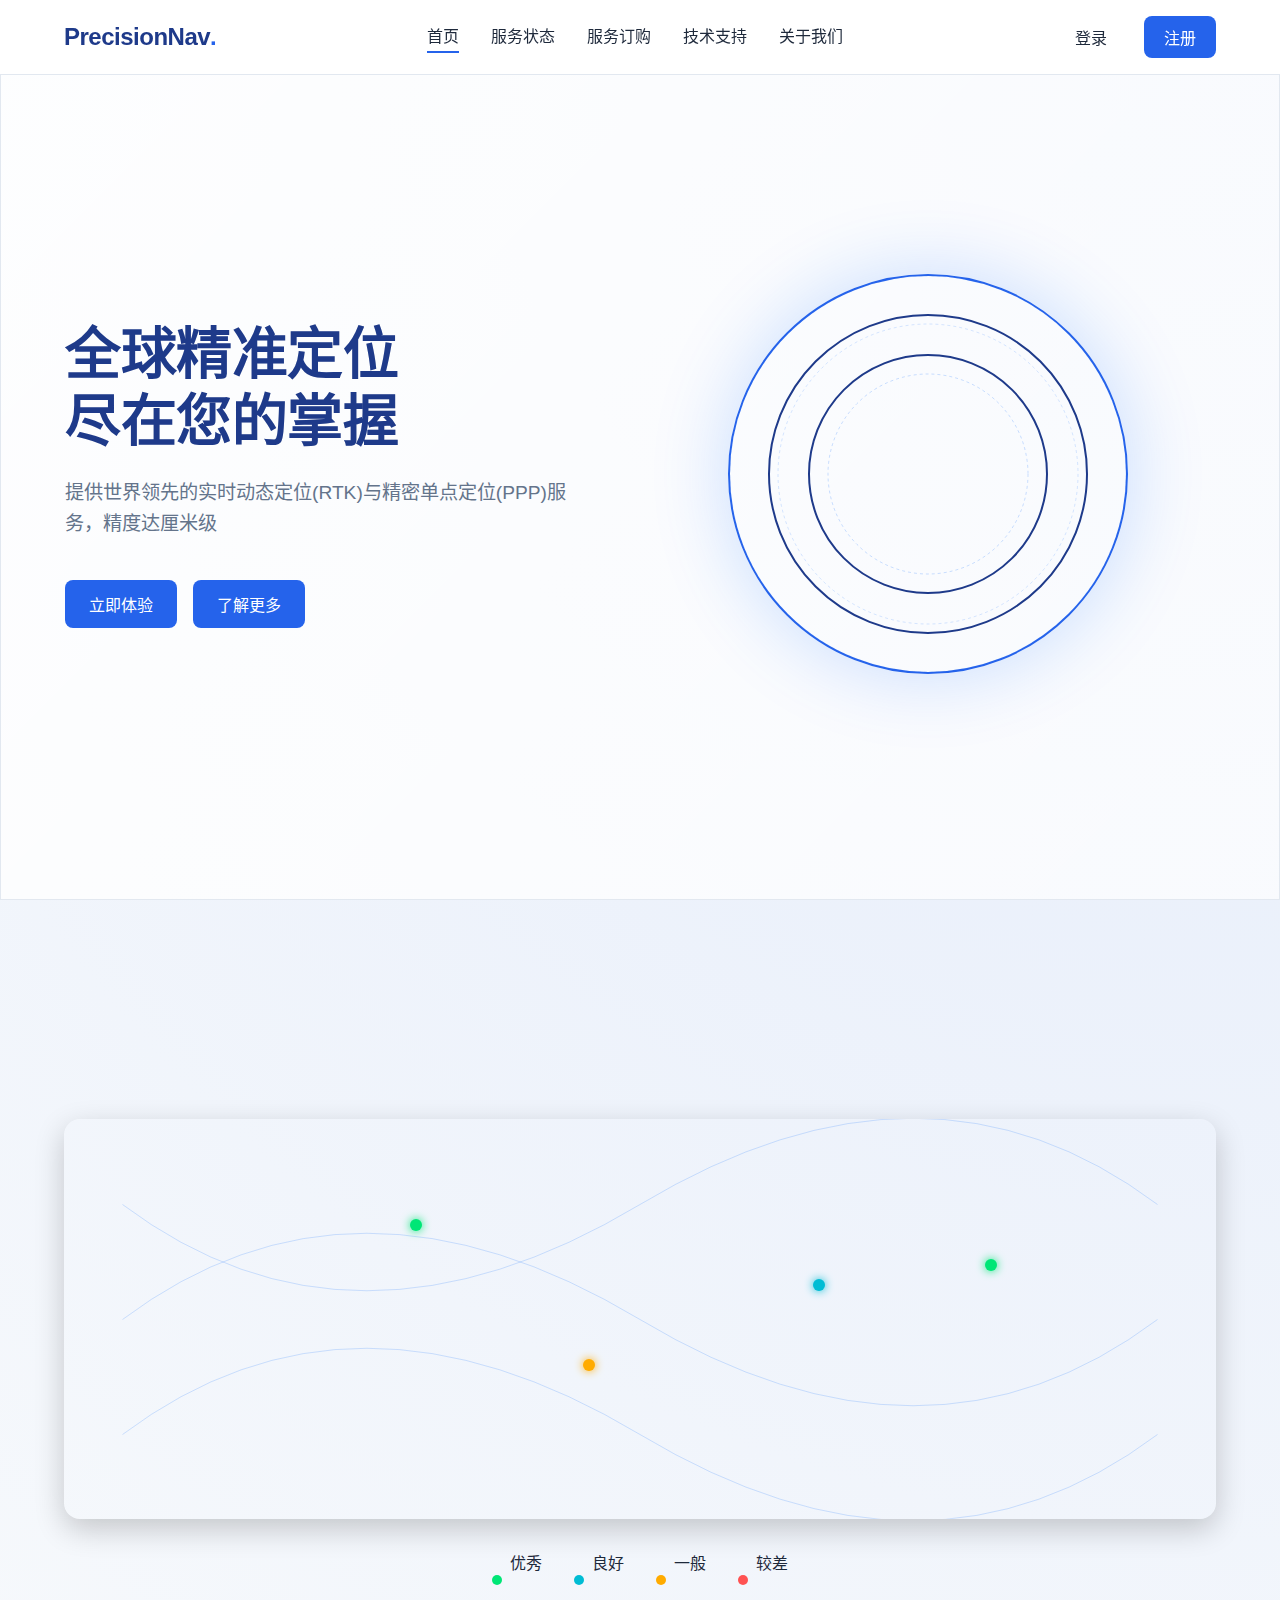
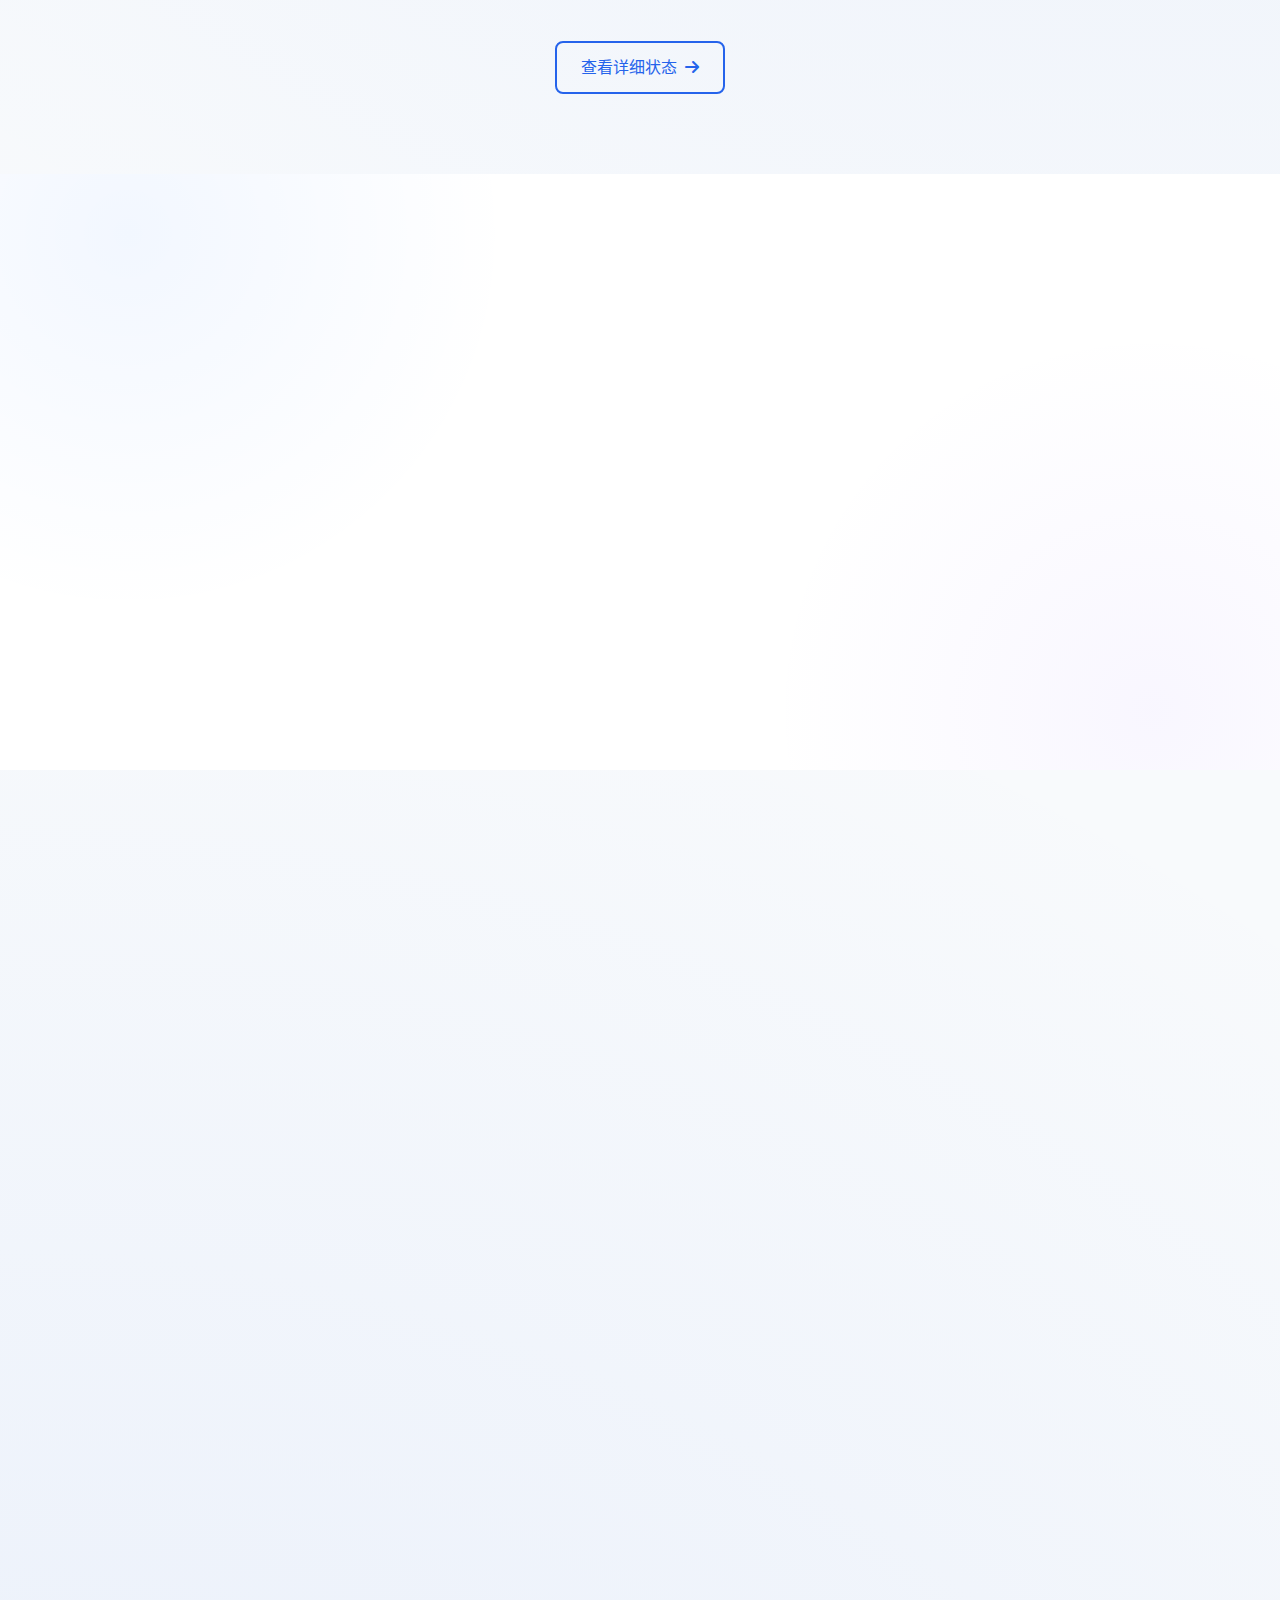
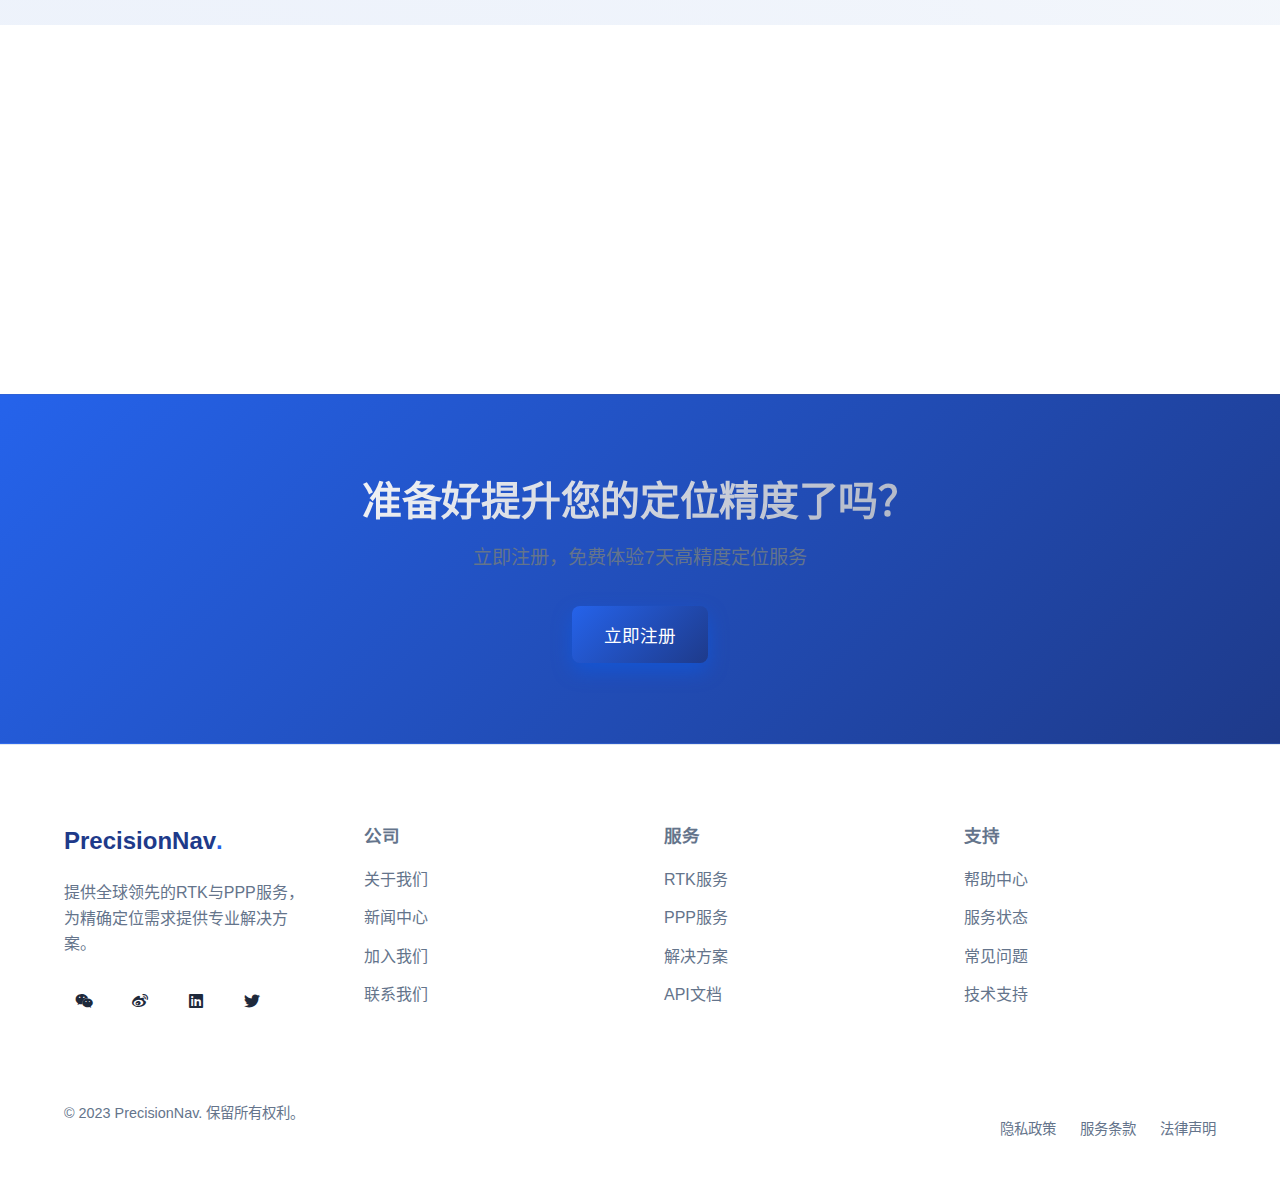
==== index.html @ 458abd50 "修改暗色调" ====
<!DOCTYPE html>
<html lang="zh-CN">
<head>
    <meta charset="UTF-8">
    <meta name="viewport" content="width=device-width, initial-scale=1.0">
    <title>精准定位 - 全球网络RTK与PPP服务平台</title>
    <link rel="stylesheet" href="styles.css">
    <link rel="stylesheet" href="https://cdnjs.cloudflare.com/ajax/libs/font-awesome/6.0.0-beta3/css/all.min.css">
</head>
<body>
    <!-- 导航栏 -->
    <header>
        <nav class="main-nav">
            <div class="logo">
                <h1>PrecisionNav<span class="highlight">.</span></h1>
            </div>
            <ul class="nav-links">
                <li><a href="#" class="active">首页</a></li>
                <li><a href="#">服务状态</a></li>
                <li><a href="#">服务订购</a></li>
                <li><a href="#">技术支持</a></li>
                <li><a href="#">关于我们</a></li>
            </ul>
            <div class="auth-buttons">
                <button class="btn btn-login">登录</button>
                <button class="btn btn-signup">注册</button>
            </div>
            <div class="menu-toggle">
                <i class="fas fa-bars"></i>
            </div>
        </nav>
    </header>

    <!-- 英雄区域 -->
    <section class="hero">
        <div class="hero-content">
            <h1>全球精准定位<br>尽在您的掌握</h1>
            <p>提供世界领先的实时动态定位(RTK)与精密单点定位(PPP)服务，精度达厘米级</p>
            <div class="hero-buttons">
                <button class="btn btn-primary">立即体验</button>
                <button class="btn btn-secondary">了解更多</button>
            </div>
        </div>
        <div class="hero-image">
            <div class="globe-container">
                <div class="globe-animation"></div>
                <div class="pulse-circles">
                    <span></span>
                    <span></span>
                    <span></span>
                </div>
            </div>
        </div>
    </section>

    <!-- 服务状态预览 -->
    <section class="status-preview">
        <div class="section-header">
            <h2>全球服务实时状态</h2>
            <p>查看我们的服务在全球各地区的运行状况</p>
        </div>
        <div class="status-map">
            <div class="map-container">
                <!-- 这里将通过CSS背景或JavaScript库显示全球地图 -->
                <div class="status-indicators">
                    <div class="status-point" style="top: 25%; left: 30%;" data-status="excellent"></div>
                    <div class="status-point" style="top: 40%; left: 65%;" data-status="good"></div>
                    <div class="status-point" style="top: 60%; left: 45%;" data-status="average"></div>
                    <div class="status-point" style="top: 35%; left: 80%;" data-status="excellent"></div>
                </div>
            </div>
            <div class="status-legend">
                <div class="legend-item">
                    <span class="status-dot excellent"></span>
                    <p>优秀</p>
                </div>
                <div class="legend-item">
                    <span class="status-dot good"></span>
                    <p>良好</p>
                </div>
                <div class="legend-item">
                    <span class="status-dot average"></span>
                    <p>一般</p>
                </div>
                <div class="legend-item">
                    <span class="status-dot poor"></span>
                    <p>较差</p>
                </div>
            </div>
        </div>
        <a href="#" class="btn btn-outline">查看详细状态 <i class="fas fa-arrow-right"></i></a>
    </section>

    <!-- 服务特点 -->
    <section class="features">
        <div class="section-header">
            <h2>我们的服务优势</h2>
            <p>提供行业领先的定位解决方案</p>
        </div>
        <div class="feature-cards">
            <div class="feature-card">
                <div class="feature-icon">
                    <i class="fas fa-map-marker-alt"></i>
                </div>
                <h3>厘米级精度</h3>
                <p>我们的RTK服务提供厘米级定位精度，满足最严格的精确定位需求</p>
            </div>
            <div class="feature-card">
                <div class="feature-icon">
                    <i class="fas fa-globe"></i>
                </div>
                <h3>全球覆盖</h3>
                <p>全球网络覆盖，无论您在世界哪个角落，都能获得高精度定位服务</p>
            </div>
            <div class="feature-card">
                <div class="feature-icon">
                    <i class="fas fa-bolt"></i>
                </div>
                <h3>实时校正</h3>
                <p>毫秒级数据传输，确保您获得实时的精确定位信息</p>
            </div>
            <div class="feature-card">
                <div class="feature-icon">
                    <i class="fas fa-shield-alt"></i>
                </div>
                <h3>可靠性保障</h3>
                <p>99.9%的服务可用性，多重备份系统确保服务高度稳定</p>
            </div>
        </div>
    </section>

    <!-- 服务方案 -->
    <section class="pricing">
        <div class="section-header">
            <h2>定制服务方案</h2>
            <p>为不同需求提供灵活的服务选择</p>
        </div>
        <div class="pricing-cards">
            <div class="pricing-card">
                <div class="pricing-header">
                    <h3>基础版</h3>
                    <p class="price">¥999<span>/月</span></p>
                </div>
                <ul class="pricing-features">
                    <li><i class="fas fa-check"></i> RTK服务基本访问</li>
                    <li><i class="fas fa-check"></i> 米级PPP精度</li>
                    <li><i class="fas fa-check"></i> 5个设备授权</li>
                    <li><i class="fas fa-check"></i> 标准技术支持</li>
                    <li class="disabled"><i class="fas fa-times"></i> 专家咨询服务</li>
                </ul>
                <button class="btn btn-outline-primary">选择方案</button>
            </div>
            <div class="pricing-card featured">
                <div class="popular-tag">推荐</div>
                <div class="pricing-header">
                    <h3>专业版</h3>
                    <p class="price">¥2999<span>/月</span></p>
                </div>
                <ul class="pricing-features">
                    <li><i class="fas fa-check"></i> 完整RTK服务访问</li>
                    <li><i class="fas fa-check"></i> 厘米级PPP精度</li>
                    <li><i class="fas fa-check"></i> 20个设备授权</li>
                    <li><i class="fas fa-check"></i> 优先技术支持</li>
                    <li><i class="fas fa-check"></i> 月度专家咨询</li>
                </ul>
                <button class="btn btn-primary">选择方案</button>
            </div>
            <div class="pricing-card">
                <div class="pricing-header">
                    <h3>企业版</h3>
                    <p class="price">定制<span>方案</span></p>
                </div>
                <ul class="pricing-features">
                    <li><i class="fas fa-check"></i> 企业级API访问</li>
                    <li><i class="fas fa-check"></i> 毫米级PPP精度</li>
                    <li><i class="fas fa-check"></i> 无限设备授权</li>
                    <li><i class="fas fa-check"></i> 24/7专属支持</li>
                    <li><i class="fas fa-check"></i> 定制开发服务</li>
                </ul>
                <button class="btn btn-outline-primary">联系我们</button>
            </div>
        </div>
    </section>

    <!-- 客户案例 -->
    <section class="clients">
        <div class="section-header">
            <h2>值得信赖的合作伙伴</h2>
            <p>全球领先企业的共同选择</p>
        </div>
        <div class="client-logos">
            <div class="client-logo"></div>
            <div class="client-logo"></div>
            <div class="client-logo"></div>
            <div class="client-logo"></div>
            <div class="client-logo"></div>
            <div class="client-logo"></div>
        </div>
    </section>

    <!-- 注册预约 -->
    <section class="cta">
        <div class="cta-content">
            <h2>准备好提升您的定位精度了吗？</h2>
            <p>立即注册，免费体验7天高精度定位服务</p>
            <button class="btn btn-cta">立即注册</button>
        </div>
    </section>

    <!-- 页脚 -->
    <footer>
        <div class="footer-container">
            <div class="footer-column">
                <h3>PrecisionNav<span class="highlight">.</span></h3>
                <p>提供全球领先的RTK与PPP服务，为精确定位需求提供专业解决方案。</p>
                <div class="social-links">
                    <a href="#"><i class="fab fa-weixin"></i></a>
                    <a href="#"><i class="fab fa-weibo"></i></a>
                    <a href="#"><i class="fab fa-linkedin"></i></a>
                    <a href="#"><i class="fab fa-twitter"></i></a>
                </div>
            </div>
            <div class="footer-column">
                <h4>公司</h4>
                <ul>
                    <li><a href="#">关于我们</a></li>
                    <li><a href="#">新闻中心</a></li>
                    <li><a href="#">加入我们</a></li>
                    <li><a href="#">联系我们</a></li>
                </ul>
            </div>
            <div class="footer-column">
                <h4>服务</h4>
                <ul>
                    <li><a href="#">RTK服务</a></li>
                    <li><a href="#">PPP服务</a></li>
                    <li><a href="#">解决方案</a></li>
                    <li><a href="#">API文档</a></li>
                </ul>
            </div>
            <div class="footer-column">
                <h4>支持</h4>
                <ul>
                    <li><a href="#">帮助中心</a></li>
                    <li><a href="#">服务状态</a></li>
                    <li><a href="#">常见问题</a></li>
                    <li><a href="#">技术支持</a></li>
                </ul>
            </div>
        </div>
        <div class="footer-bottom">
            <p>&copy; 2023 PrecisionNav. 保留所有权利。</p>
            <div class="footer-links">
                <a href="#">隐私政策</a>
                <a href="#">服务条款</a>
                <a href="#">法律声明</a>
            </div>
        </div>
    </footer>

    <script src="script.js"></script>
</body>
</html>
---- styles.css ----
/* 全局重置和基础样式 */
* {
    margin: 0;
    padding: 0;
    box-sizing: border-box;
    font-family: 'Roboto', 'SF Pro Text', 'SF Pro Icons', 'PingFang SC', 'Helvetica Neue', 'Helvetica', 'Arial', sans-serif;
}

:root {
    /* 主要颜色方案 - 科技蓝色系 */
    --primary-color: #2563eb;      /* 主色调 - 明亮的蓝色 */
    --primary-light: #60a5fa;      /* 浅蓝色 */
    --primary-dark: #1e3a8a;       /* 深蓝色 */
    
    /* 背景与文本颜色 - 明亮主题 */
    --bg-primary: #f8fafc;         /* 主背景色 - 浅灰蓝 */
    --bg-secondary: #ffffff;       /* 次要背景色 - 纯白 */
    --text-primary: #1e293b;       /* 主要文本 - 深灰蓝 */
    --text-secondary: #64748b;     /* 次要文本 - 中灰 */
    
    /* 状态指示颜色 */
    --status-success: #22c55e;     /* 成功状态 */
    --status-warning: #f59e0b;     /* 警告状态 */
    --status-error: #ef4444;       /* 错误状态 */
    
    /* 边框和阴影 */
    --border-color: #e2e8f0;       /* 边框颜色 */
    --shadow-sm: 0 1px 2px rgba(0, 0, 0, 0.05);
    --shadow-md: 0 4px 6px -1px rgba(0, 0, 0, 0.1);
    --shadow-lg: 0 10px 15px -3px rgba(0, 0, 0, 0.1);
    
    /* 间距 */
    --spacing-xs: 0.5rem;
    --spacing-sm: 1rem;
    --spacing-md: 2rem;
    --spacing-lg: 4rem;
    
    /* 圆角 */
    --radius-sm: 0.375rem;
    --radius-md: 0.5rem;
    --radius-lg: 1rem;

    /* 字体 */
    --font-main: 'PingFang SC', 'Helvetica Neue', Arial, sans-serif;
    --font-heading: 'PingFang SC', 'Helvetica Neue', Arial, sans-serif;
    
    /* 状态指示颜色 */
    --color-excellent: #00e676;
    --color-good: #00bcd4;
    --color-average: #ffab00;
    --color-poor: #ff5252;

    /* 边框 */
    --border-radius-sm: 4px;
    --border-radius-md: 8px;
    --border-radius-lg: 16px;
    --border-radius-xl: 24px;
}

html {
    font-size: 16px;
    scroll-behavior: smooth;
}

body {
    font-family: var(--font-main);
    background: var(--bg-primary);
    color: var(--text-primary);
    line-height: 1.6;
    overflow-x: hidden;
    background-image: 
        radial-gradient(circle at 100% 0%, rgba(37, 99, 235, 0.1) 0%, transparent 50%),
        radial-gradient(circle at 0% 100%, rgba(37, 99, 235, 0.1) 0%, transparent 50%);
    min-height: 100vh;
}

h1, h2, h3, h4, h5, h6 {
    font-family: var(--font-heading);
    font-weight: 600;
    line-height: 1.3;
    margin-bottom: var(--spacing-md);
}

h1 {
    font-size: 3rem;
    letter-spacing: -0.5px;
}

h2 {
    font-size: 2.25rem;
    letter-spacing: -0.3px;
}

h3 {
    font-size: 1.5rem;
}

h4 {
    font-size: 1.25rem;
}

p {
    margin-bottom: var(--spacing-md);
}

a {
    color: var(--primary-color);
    text-decoration: none;
    transition: color 0.3s ease;
}

a:hover {
    color: var(--primary-dark);
}

img {
    max-width: 100%;
    height: auto;
}

ul {
    list-style: none;
}

/* 按钮样式 */
.btn {
    display: inline-flex;
    align-items: center;
    justify-content: center;
    padding: 0.75rem 1.5rem;
    border-radius: var(--radius-md);
    font-weight: 500;
    cursor: pointer;
    transition: all 0.3s ease;
    font-size: 1rem;
    border: none;
    outline: none;
    background: var(--primary-color);
    color: white;
}

.btn:hover {
    background: var(--primary-dark);
    transform: translateY(-2px);
}

.btn i {
    margin-left: 0.5rem;
}

.btn-outline {
    background: transparent;
    border: 2px solid var(--primary-color);
    color: var(--primary-color);
}

.btn-outline:hover {
    background: var(--primary-color);
    color: white;
}

.btn-outline-primary {
    background: transparent;
    color: var(--primary-color);
    border: 1px solid var(--primary-color);
}

.btn-outline-primary:hover {
    background: var(--primary-color);
    color: white;
}

.btn-cta {
    background: linear-gradient(135deg, var(--primary-color), var(--primary-dark));
    color: white;
    padding: 1rem 2rem;
    font-size: 1.1rem;
    box-shadow: 0 8px 20px rgba(0, 98, 255, 0.4);
}

.btn-cta:hover {
    box-shadow: 0 12px 28px rgba(0, 98, 255, 0.5);
    transform: translateY(-3px);
}

.btn-login {
    background: transparent;
    color: var(--text-primary);
    border: 1px solid rgba(255, 255, 255, 0.2);
    padding: 0.5rem 1.25rem;
}

.btn-login:hover {
    background: rgba(255, 255, 255, 0.1);
}

.btn-signup {
    background: var(--primary-color);
    color: white;
    padding: 0.5rem 1.25rem;
}

.btn-signup:hover {
    background: var(--primary-dark);
}

/* 导航样式 */
header {
    position: fixed;
    top: 0;
    left: 0;
    width: 100%;
    z-index: 1000;
    backdrop-filter: blur(10px);
    -webkit-backdrop-filter: blur(10px);
    background: rgba(255, 255, 255, 0.95);
    border-bottom: 1px solid var(--border-color);
}

.main-nav {
    display: flex;
    justify-content: space-between;
    align-items: center;
    padding: 1rem 5%;
    max-width: 1400px;
    margin: 0 auto;
}

.logo h1 {
    font-size: 1.5rem;
    margin: 0;
    letter-spacing: -0.5px;
    color: var(--primary-dark);
}

.highlight {
    color: var(--primary-color);
}

.nav-links {
    display: flex;
    gap: 2rem;
}

.nav-links a {
    color: var(--text-primary);
    position: relative;
    padding: 0.5rem 0;
}

.nav-links a::after {
    content: '';
    position: absolute;
    bottom: 0;
    left: 0;
    width: 0;
    height: 2px;
    background: var(--primary-color);
    transition: width 0.3s ease;
}

.nav-links a:hover::after,
.nav-links a.active::after {
    width: 100%;
}

.auth-buttons {
    display: flex;
    gap: 1rem;
}

.menu-toggle {
    display: none;
    font-size: 1.5rem;
    cursor: pointer;
}

/* 英雄区域样式 */
.hero {
    display: flex;
    align-items: center;
    min-height: 100vh;
    padding: 8rem 5% 5rem;
    position: relative;
    max-width: 1400px;
    margin: 0 auto;
    background: linear-gradient(135deg, rgba(255, 255, 255, 0.9), rgba(255, 255, 255, 0.7));
    border: 1px solid var(--border-color);
}

.hero-content {
    flex: 1;
    max-width: 600px;
}

.hero-content h1 {
    font-size: 3.5rem;
    margin-bottom: 1.5rem;
    line-height: 1.2;
    background: linear-gradient(135deg, #ffffff, #a1a9bc);
    -webkit-background-clip: text;
    background-clip: text;
    color: var(--primary-dark);
}

.hero-content p {
    font-size: 1.2rem;
    color: var(--text-secondary);
    margin-bottom: 2.5rem;
    max-width: 90%;
}

.hero-buttons {
    display: flex;
    gap: 1rem;
}

.hero-image {
    flex: 1;
    display: flex;
    justify-content: center;
    align-items: center;
}

.globe-container {
    position: relative;
    width: 400px;
    height: 400px;
}

.globe-animation {
    position: absolute;
    width: 100%;
    height: 100%;
    border-radius: 50%;
    background: radial-gradient(circle at center, rgba(0, 98, 255, 0.1) 0%, transparent 70%);
    box-shadow: 0 0 80px rgba(0, 98, 255, 0.2);
    background-image: url('data:image/svg+xml;utf8,<svg xmlns="http://www.w3.org/2000/svg" width="400" height="400" viewBox="0 0 400 400"><circle cx="200" cy="200" r="198" fill="none" stroke="rgba(0,96,255,0.2)" stroke-width="0.5" stroke-dasharray="3,3"/><circle cx="200" cy="200" r="150" fill="none" stroke="rgba(0,96,255,0.3)" stroke-width="0.5" stroke-dasharray="3,3"/><circle cx="200" cy="200" r="100" fill="none" stroke="rgba(0,96,255,0.4)" stroke-width="0.5" stroke-dasharray="3,3"/></svg>');
    animation: globeRotate 60s linear infinite;
}

@keyframes globeRotate {
    0% {
        transform: rotate(0deg);
    }
    100% {
        transform: rotate(360deg);
    }
}

.pulse-circles span {
    position: absolute;
    border-radius: 50%;
    border: 2px solid var(--primary-color);
    animation: pulse 3s linear infinite;
}

.pulse-circles span:nth-child(1) {
    width: 100%;
    height: 100%;
    animation-delay: 0s;
}

.pulse-circles span:nth-child(2) {
    width: 80%;
    height: 80%;
    top: 10%;
    left: 10%;
    animation-delay: 1s;
    border-color: var(--primary-dark);
}

.pulse-circles span:nth-child(3) {
    width: 60%;
    height: 60%;
    top: 20%;
    left: 20%;
    animation-delay: 2s;
    border-color: var(--primary-dark);
}

@keyframes pulse {
    0% {
        transform: scale(0.5);
        opacity: 1;
    }
    100% {
        transform: scale(1.2);
        opacity: 0;
    }
}

/* 服务状态预览 */
.status-preview {
    padding: 5rem 5%;
    text-align: center;
    max-width: 1400px;
    margin: 0 auto;
}

.section-header {
    text-align: center;
    margin-bottom: 3rem;
}

.section-header h2 {
    position: relative;
    display: inline-block;
    margin-bottom: 1rem;
}

.section-header h2::after {
    content: '';
    position: absolute;
    bottom: -10px;
    left: 50%;
    transform: translateX(-50%);
    width: 60px;
    height: 3px;
    background: var(--primary-color);
}

.section-header p {
    color: var(--text-secondary);
    font-size: 1.1rem;
}

.status-map {
    display: flex;
    flex-direction: column;
    gap: 2rem;
    margin-bottom: 2rem;
}

.map-container {
    position: relative;
    height: 400px;
    background-image: url('data:image/svg+xml;utf8,<svg xmlns="http://www.w3.org/2000/svg" width="1000" height="500" viewBox="0 0 1000 500"><path d="M50,250 Q250,100 500,250 T950,250" fill="none" stroke="rgba(0,96,255,0.3)" stroke-width="0.5"/><path d="M50,150 Q250,300 500,150 T950,150" fill="none" stroke="rgba(0,96,255,0.3)" stroke-width="0.5"/><path d="M50,350 Q250,200 500,350 T950,350" fill="none" stroke="rgba(0,96,255,0.3)" stroke-width="0.5"/></svg>');
    background-size: cover;
    background-position: center;
    border-radius: var(--border-radius-lg);
    border: 1px solid rgba(255, 255, 255, 0.05);
    box-shadow: 0 10px 30px rgba(0, 0, 0, 0.2);
    overflow: hidden;
}

.status-point {
    position: absolute;
    width: 12px;
    height: 12px;
    border-radius: 50%;
    cursor: pointer;
    animation: pulse-point 2s infinite;
}

.status-point[data-status="excellent"] {
    background-color: var(--color-excellent);
    box-shadow: 0 0 10px var(--color-excellent);
}

.status-point[data-status="good"] {
    background-color: var(--color-good);
    box-shadow: 0 0 10px var(--color-good);
}

.status-point[data-status="average"] {
    background-color: var(--color-average);
    box-shadow: 0 0 10px var(--color-average);
}

.status-point[data-status="poor"] {
    background-color: var(--color-poor);
    box-shadow: 0 0 10px var(--color-poor);
}

@keyframes pulse-point {
    0% {
        transform: scale(1);
        opacity: 1;
    }
    50% {
        transform: scale(1.3);
        opacity: 0.7;
    }
    100% {
        transform: scale(1);
        opacity: 1;
    }
}

.status-legend {
    display: flex;
    justify-content: center;
    gap: 2rem;
}

.legend-item {
    display: flex;
    align-items: center;
    gap: 0.5rem;
}

.status-dot {
    width: 10px;
    height: 10px;
    border-radius: 50%;
    display: inline-block;
}

.status-dot.excellent {
    background-color: var(--color-excellent);
}

.status-dot.good {
    background-color: var(--color-good);
}

.status-dot.average {
    background-color: var(--color-average);
}

.status-dot.poor {
    background-color: var(--color-poor);
}

/* 服务特点 */
.features {
    padding: 5rem 5%;
    background-color: var(--bg-secondary);
    position: relative;
    overflow: hidden;
}

.features::before {
    content: '';
    position: absolute;
    top: 0;
    left: 0;
    width: 100%;
    height: 100%;
    background-image: 
        radial-gradient(circle at 10% 10%, rgba(0, 98, 255, 0.05) 0%, transparent 30%),
        radial-gradient(circle at 90% 90%, rgba(126, 87, 255, 0.05) 0%, transparent 30%);
    pointer-events: none;
}

.feature-cards {
    display: grid;
    grid-template-columns: repeat(auto-fit, minmax(250px, 1fr));
    gap: 2rem;
    max-width: 1400px;
    margin: 0 auto;
}

.feature-card {
    background: var(--bg-secondary);
    border-radius: var(--border-radius-lg);
    padding: 2rem;
    transition: transform 0.3s ease, box-shadow 0.3s ease;
    border: 1px solid var(--border-color);
    box-shadow: var(--shadow-md);
    text-align: center;
}

.feature-card:hover {
    transform: translateY(-10px);
}

.feature-icon {
    font-size: 2.5rem;
    color: var(--primary-color);
    margin-bottom: 1.5rem;
    height: 60px;
    width: 60px;
    display: flex;
    align-items: center;
    justify-content: center;
    margin: 0 auto 1.5rem;
    background: linear-gradient(135deg, rgba(0, 98, 255, 0.1), rgba(0, 229, 255, 0.1));
    border-radius: 50%;
    box-shadow: 0 5px 15px rgba(0, 98, 255, 0.2);
}

.feature-card h3 {
    margin-bottom: 1rem;
    font-size: 1.25rem;
    color: var(--primary-dark);
}

.feature-card p {
    color: var(--text-secondary);
    font-size: 0.95rem;
}

/* 服务方案 */
.pricing {
    padding: 5rem 5%;
    max-width: 1400px;
    margin: 0 auto;
}

.pricing-cards {
    display: grid;
    grid-template-columns: repeat(auto-fit, minmax(300px, 1fr));
    gap: 2rem;
    margin-top: 1rem;
}

.pricing-card {
    background: var(--bg-secondary);
    border-radius: var(--border-radius-lg);
    padding: 2.5rem 2rem;
    transition: transform 0.3s ease, box-shadow 0.3s ease;
    border: 1px solid var(--border-color);
    position: relative;
    overflow: hidden;
    text-align: center;
    box-shadow: var(--shadow-md);
}

.pricing-card.featured {
    border: 1px solid var(--primary-color);
    background: linear-gradient(135deg, rgba(0, 98, 255, 0.15), rgba(0, 0, 0, 0));
    transform: scale(1.05);
    z-index: 1;
    box-shadow: 0 15px 35px rgba(0, 0, 0, 0.3);
}

.pricing-card:hover {
    transform: translateY(-10px);
}

.pricing-card.featured:hover {
    transform: scale(1.05) translateY(-10px);
}

.popular-tag {
    position: absolute;
    top: 1rem;
    right: -2rem;
    background: var(--primary-color);
    color: white;
    padding: 0.25rem 2rem;
    transform: rotate(45deg);
    font-size: 0.8rem;
    font-weight: bold;
    box-shadow: 0 2px 5px rgba(0, 0, 0, 0.2);
}

.pricing-header {
    margin-bottom: 2rem;
    padding-bottom: 1.5rem;
    border-bottom: 1px solid rgba(255, 255, 255, 0.1);
}

.pricing-header h3 {
    margin-bottom: 1rem;
}

.price {
    font-size: 2.5rem;
    font-weight: 700;
    color: var(--primary-dark);
}

.price span {
    font-size: 1rem;
    color: var(--text-secondary);
    font-weight: normal;
}

.pricing-features {
    text-align: left;
    margin-bottom: 2rem;
}

.pricing-features li {
    margin-bottom: 1rem;
    padding-left: 1.5rem;
    position: relative;
}

.pricing-features li i {
    position: absolute;
    left: 0;
    top: 0.3rem;
}

.pricing-features li i.fa-check {
    color: var(--color-excellent);
}

.pricing-features li i.fa-times {
    color: var(--text-secondary);
}

.pricing-features li.disabled {
    color: var(--text-secondary);
}

/* 客户案例 */
.clients {
    padding: 5rem 5%;
    background-color: var(--bg-secondary);
    text-align: center;
}

.client-logos {
    display: grid;
    grid-template-columns: repeat(auto-fit, minmax(150px, 1fr));
    gap: 2rem;
    max-width: 1200px;
    margin: 0 auto;
    align-items: center;
}

.client-logo {
    height: 70px;
    background: var(--bg-secondary);
    border-radius: var(--border-radius-md);
    border: 1px solid var(--border-color);
    box-shadow: var(--shadow-sm);
    transition: all 0.3s ease;
}

.client-logo:hover {
    background-color: rgba(255, 255, 255, 0.1);
    transform: scale(1.05);
}

/* 注册预约 */
.cta {
    padding: 5rem 5%;
    background: linear-gradient(135deg, var(--primary-color), var(--primary-dark));
    border-top: 1px solid rgba(255, 255, 255, 0.05);
    border-bottom: 1px solid rgba(255, 255, 255, 0.05);
    text-align: center;
}

.cta-content {
    max-width: 800px;
    margin: 0 auto;
}

.cta h2 {
    font-size: 2.5rem;
    margin-bottom: 1rem;
    background: linear-gradient(135deg, #ffffff, #a1a9bc);
    -webkit-background-clip: text;
    background-clip: text;
    color: transparent;
}

.cta p {
    font-size: 1.2rem;
    color: var(--text-secondary);
    margin-bottom: 2rem;
}

/* 页脚 */
footer {
    background: var(--bg-secondary);
    padding: 5rem 5% 2rem;
    border-top: 1px solid var(--border-color);
}

.footer-container {
    display: grid;
    grid-template-columns: repeat(auto-fit, minmax(200px, 1fr));
    gap: 3rem;
    max-width: 1400px;
    margin: 0 auto 3rem;
}

.footer-column h3 {
    font-size: 1.5rem;
    margin-bottom: 1.5rem;
    color: var(--primary-dark);
}

.footer-column h4 {
    font-size: 1.1rem;
    margin-bottom: 1.2rem;
    color: var(--text-secondary);
}

.footer-column p {
    color: var(--text-secondary);
    margin-bottom: 1.5rem;
}

.social-links {
    display: flex;
    gap: 1rem;
}

.social-links a {
    display: flex;
    align-items: center;
    justify-content: center;
    width: 40px;
    height: 40px;
    border-radius: 50%;
    background: rgba(255, 255, 255, 0.05);
    color: var(--text-primary);
    transition: all 0.3s ease;
}

.social-links a:hover {
    background: var(--primary-color);
    transform: translateY(-3px);
}

.footer-column ul li {
    margin-bottom: 0.8rem;
}

.footer-column ul li a {
    color: var(--text-secondary);
    transition: all 0.3s ease;
}

.footer-column ul li a:hover {
    color: var(--primary-color);
    padding-left: 5px;
}

.footer-bottom {
    display: flex;
    justify-content: space-between;
    align-items: center;
    max-width: 1400px;
    margin: 0 auto;
    padding-top: 2rem;
    border-top: 1px solid rgba(255, 255, 255, 0.05);
    color: var(--text-secondary);
    font-size: 0.9rem;
}

.footer-links {
    display: flex;
    gap: 1.5rem;
}

.footer-links a {
    color: var(--text-secondary);
}

.footer-links a:hover {
    color: var(--primary-color);
}

/* 响应式设计 */
@media screen and (max-width: 1200px) {
    h1 {
        font-size: 2.5rem;
    }
    
    h2 {
        font-size: 2rem;
    }
    
    .hero-content h1 {
        font-size: 3rem;
    }
    
    .globe-container {
        width: 350px;
        height: 350px;
    }
}

@media screen and (max-width: 992px) {
    .hero {
        flex-direction: column;
        text-align: center;
        gap: 3rem;
        padding-top: 6rem;
    }
    
    .hero-content {
        max-width: 100%;
    }
    
    .hero-content p {
        max-width: 600px;
        margin: 0 auto 2rem;
    }
    
    .hero-buttons {
        justify-content: center;
    }
    
    .globe-container {
        width: 300px;
        height: 300px;
    }
    
    .pricing-card.featured {
        transform: scale(1);
    }
    
    .pricing-card.featured:hover {
        transform: translateY(-10px);
    }
}

@media screen and (max-width: 768px) {
    .nav-links, .auth-buttons {
        display: none;
    }
    
    .menu-toggle {
        display: block;
    }
    
    .footer-bottom {
        flex-direction: column;
        gap: 1rem;
        text-align: center;
    }
    
    .footer-links {
        justify-content: center;
        flex-wrap: wrap;
    }
    
    .globe-container {
        width: 250px;
        height: 250px;
    }
}

@media screen and (max-width: 576px) {
    h1 {
        font-size: 2rem;
    }
    
    h2 {
        font-size: 1.75rem;
    }
    
    .hero-content h1 {
        font-size: 2.5rem;
    }
    
    .hero-content p {
        font-size: 1rem;
    }
    
    .btn {
        padding: 0.5rem 1rem;
    }
    
    .section-header h2 {
        font-size: 1.75rem;
    }
    
    .globe-container {
        width: 200px;
        height: 200px;
    }
    
    .hero-buttons {
        flex-direction: column;
        gap: 1rem;
    }
    
    .status-legend {
        flex-wrap: wrap;
    }
}

/* 状态指示器样式 */
.status-indicator {
    width: 12px;
    height: 12px;
    border-radius: 50%;
    display: inline-block;
    margin-right: 8px;
}

.status-active {
    background: var(--status-success);
    box-shadow: 0 0 10px var(--status-success);
}

.status-warning {
    background: var(--status-warning);
    box-shadow: 0 0 10px var(--status-warning);
}

.status-error {
    background: var(--status-error);
    box-shadow: 0 0 10px var(--status-error);
}

/* 动画效果 */
@keyframes fadeIn {
    from { opacity: 0; transform: translateY(20px); }
    to { opacity: 1; transform: translateY(0); }
}

.animate-fade-in {
    animation: fadeIn 0.6s ease-out forwards;
}

/* 滚动条样式 */
::-webkit-scrollbar {
    width: 8px;
}

::-webkit-scrollbar-track {
    background: var(--bg-primary);
}

::-webkit-scrollbar-thumb {
    background: var(--primary-light);
    border-radius: 4px;
}

::-webkit-scrollbar-thumb:hover {
    background: var(--primary-color);
}
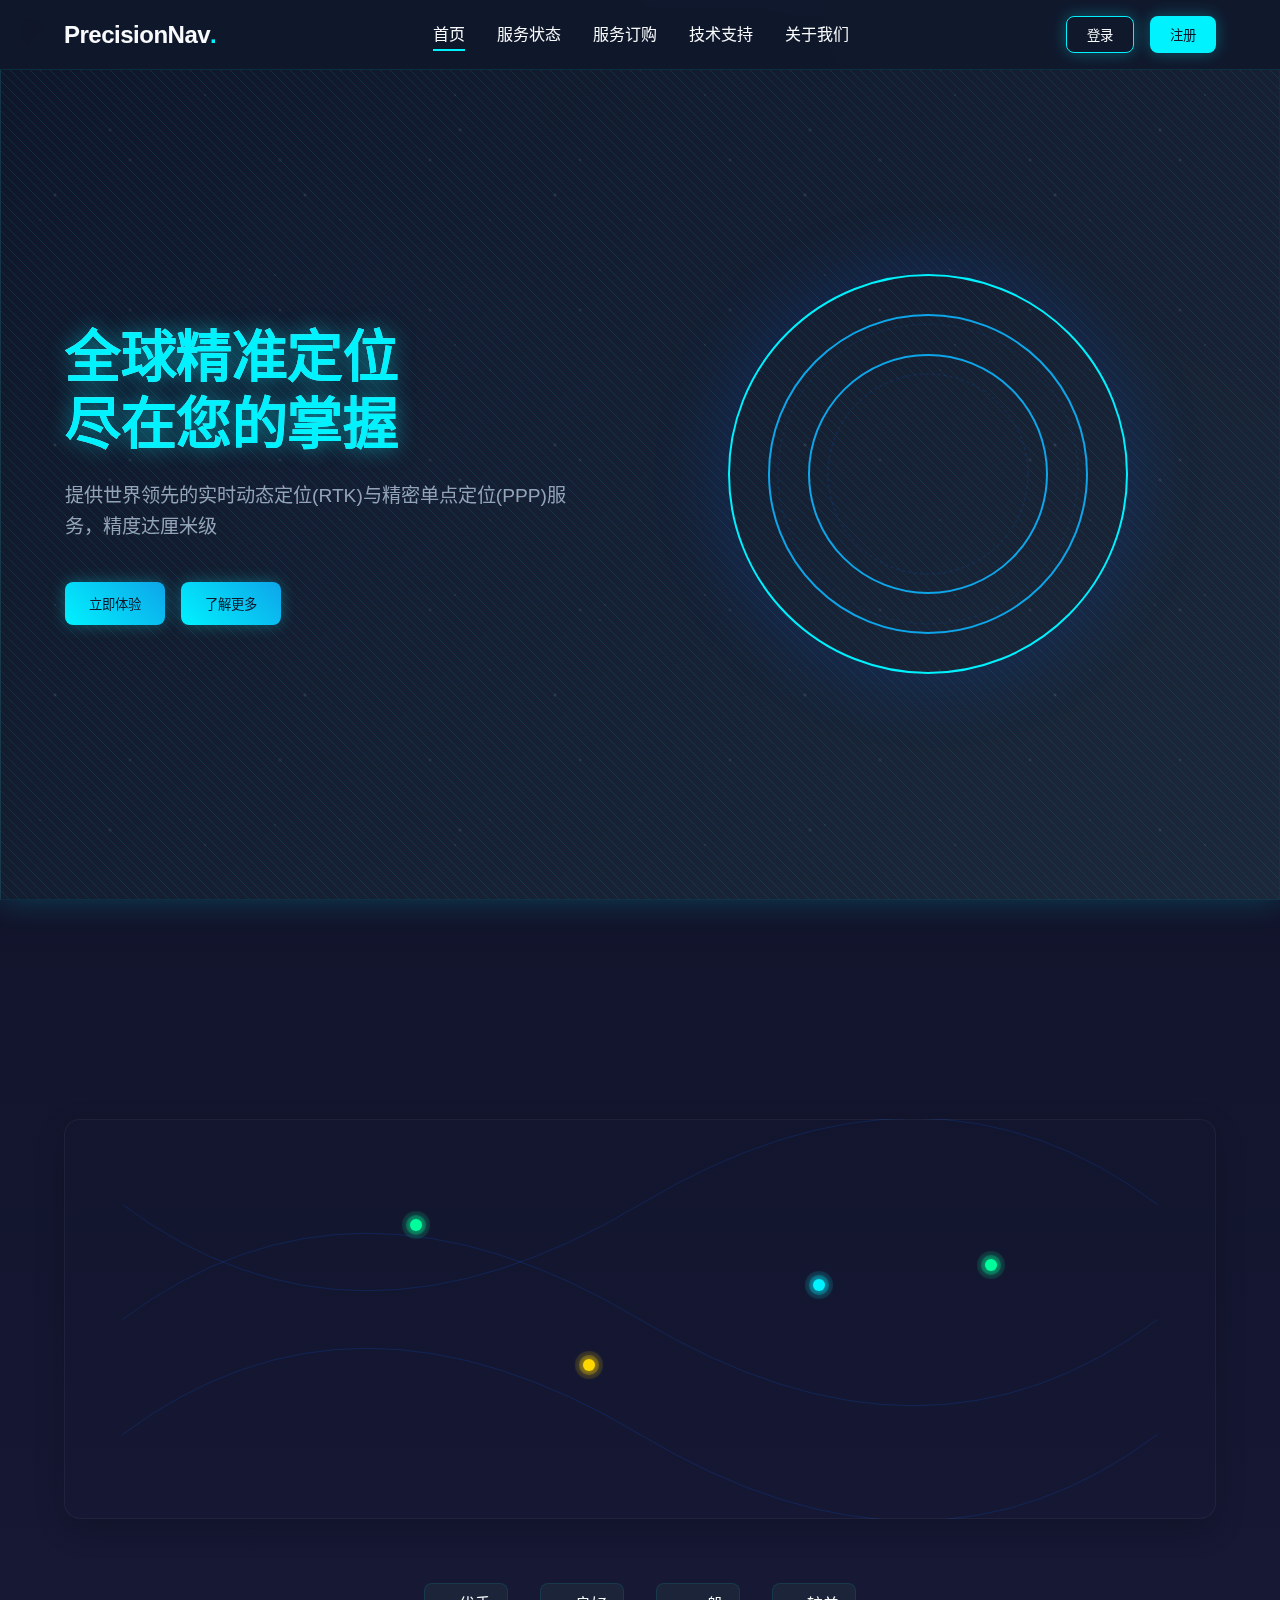
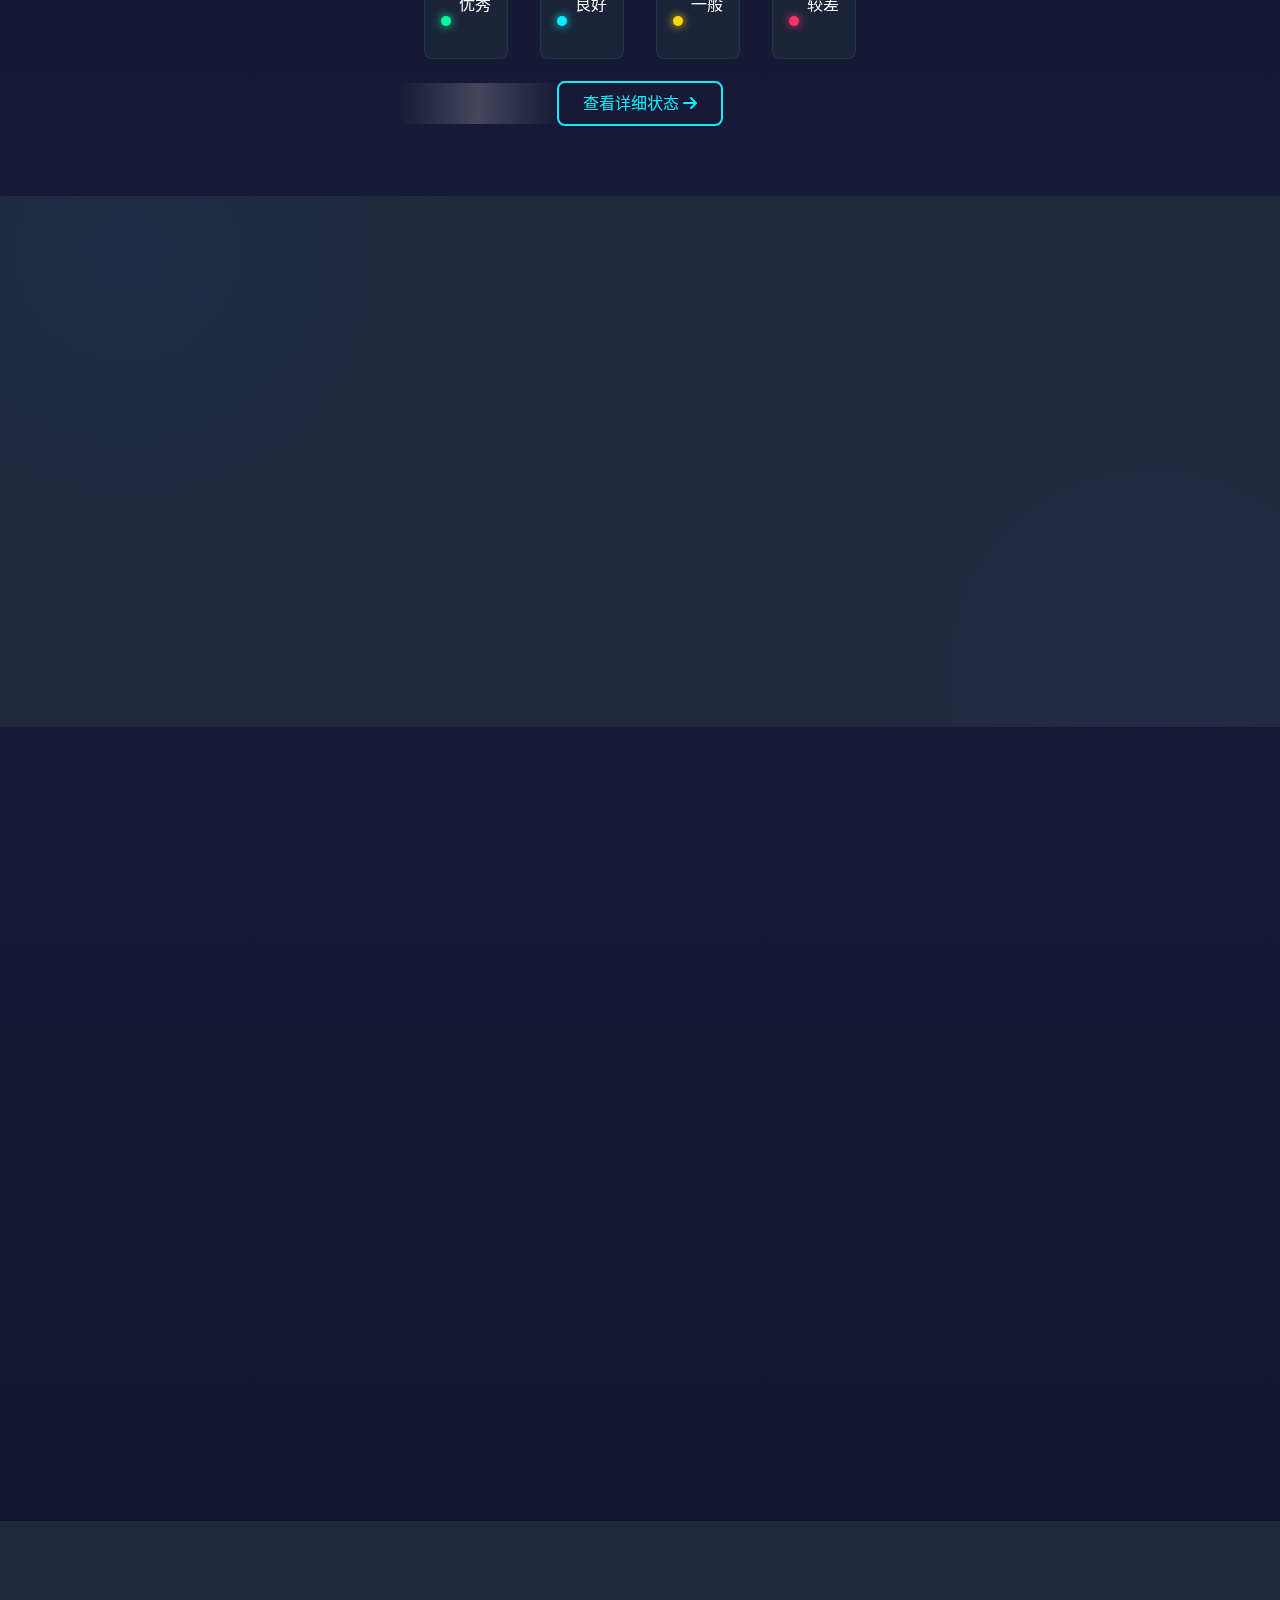
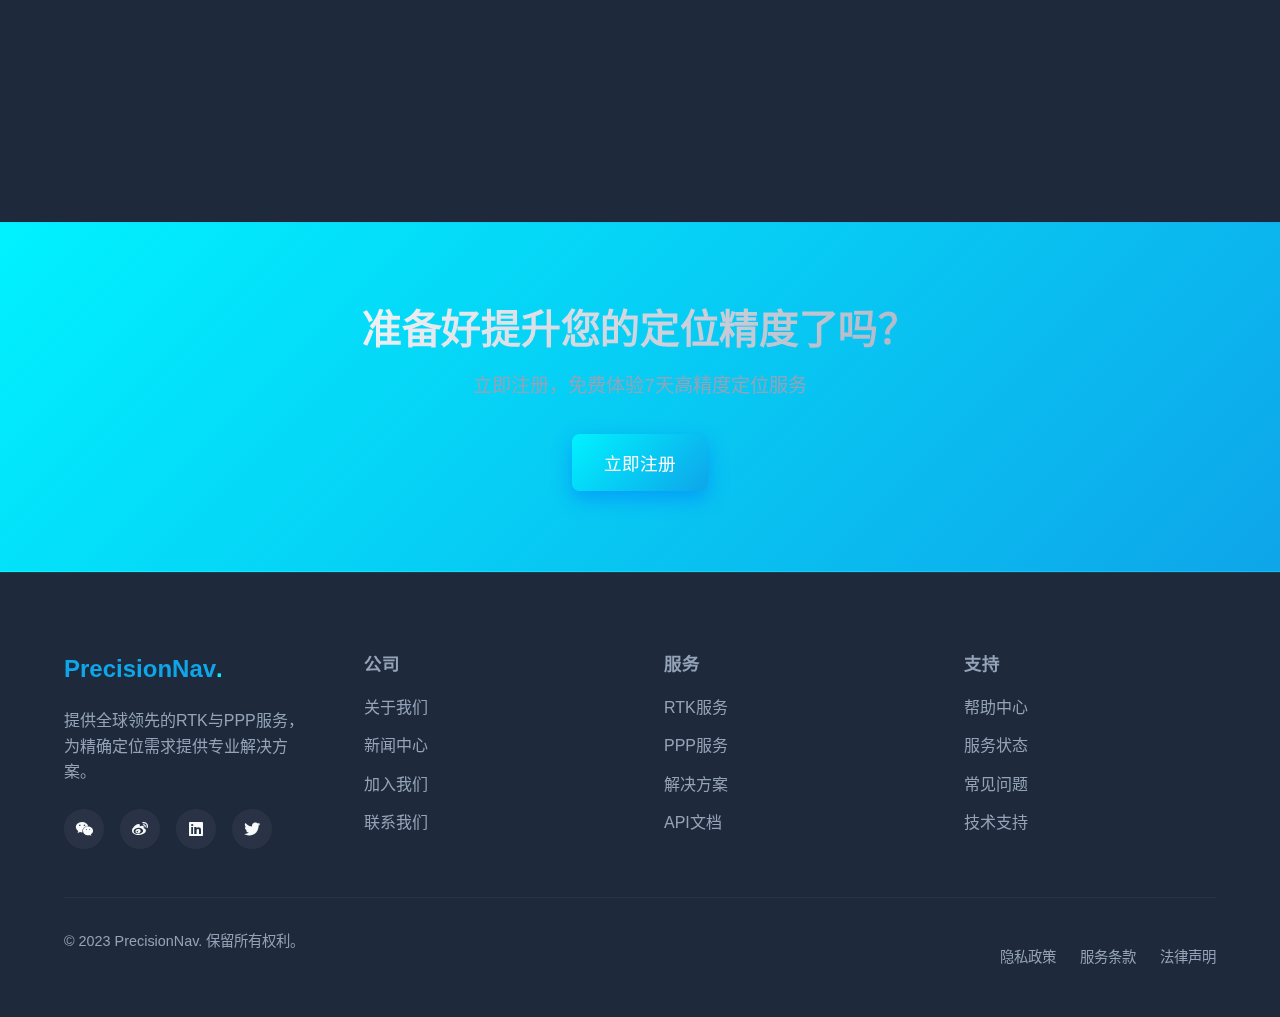
==== commit ddccf226: "修改了css" ====
--- a/index.html
+++ b/index.html
@@ -6,8 +6,17 @@
     <title>精准定位 - 全球网络RTK与PPP服务平台</title>
     <link rel="stylesheet" href="styles.css">
     <link rel="stylesheet" href="https://cdnjs.cloudflare.com/ajax/libs/font-awesome/6.0.0-beta3/css/all.min.css">
+    <link href="https://fonts.googleapis.com/css2?family=Inter:wght@400;500;600;700&display=swap" rel="stylesheet">
 </head>
 <body>
+    <!-- 流星效果 -->
+    <div class="shooting-star" style="--delay: 0"></div>
+    <div class="shooting-star" style="--delay: 2"></div>
+    <div class="shooting-star" style="--delay: 4"></div>
+    <div class="shooting-star" style="--delay: 6"></div>
+    <div class="shooting-star" style="--delay: 8"></div>
+    <div class="shooting-star" style="--delay: 10"></div>
+
     <!-- 导航栏 -->
     <header>
         <nav class="main-nav">
--- a/styles.css
+++ b/styles.css
@@ -8,26 +8,27 @@
 
 :root {
     /* 主要颜色方案 - 科技蓝色系 */
-    --primary-color: #2563eb;      /* 主色调 - 明亮的蓝色 */
+    --primary-color: #00f2ff;      /* 主色调 - 霓虹蓝 */
     --primary-light: #60a5fa;      /* 浅蓝色 */
-    --primary-dark: #1e3a8a;       /* 深蓝色 */
-    
-    /* 背景与文本颜色 - 明亮主题 */
-    --bg-primary: #f8fafc;         /* 主背景色 - 浅灰蓝 */
-    --bg-secondary: #ffffff;       /* 次要背景色 - 纯白 */
-    --text-primary: #1e293b;       /* 主要文本 - 深灰蓝 */
-    --text-secondary: #64748b;     /* 次要文本 - 中灰 */
+    --primary-dark: #0ea5e9;       /* 深蓝色 */
+    --accent-color: #7c3aed;       /* 强调色 - 紫色 */
+    
+    /* 背景与文本颜色 - 科技感主题 */
+    --bg-primary: #0f172a;         /* 主背景色 - 深蓝黑 */
+    --bg-secondary: #1e293b;       /* 次要背景色 - 深蓝灰 */
+    --text-primary: #f8fafc;       /* 主要文本 - 近白色 */
+    --text-secondary: #94a3b8;     /* 次要文本 - 灰蓝色 */
     
     /* 状态指示颜色 */
-    --status-success: #22c55e;     /* 成功状态 */
-    --status-warning: #f59e0b;     /* 警告状态 */
-    --status-error: #ef4444;       /* 错误状态 */
+    --status-success: #00ff9d;     /* 成功状态 - 霓虹绿 */
+    --status-warning: #ffd700;     /* 警告状态 - 金色 */
+    --status-error: #ff3366;       /* 错误状态 - 霓虹红 */
     
     /* 边框和阴影 */
-    --border-color: #e2e8f0;       /* 边框颜色 */
-    --shadow-sm: 0 1px 2px rgba(0, 0, 0, 0.05);
-    --shadow-md: 0 4px 6px -1px rgba(0, 0, 0, 0.1);
-    --shadow-lg: 0 10px 15px -3px rgba(0, 0, 0, 0.1);
+    --border-color: rgba(0, 242, 255, 0.1);  /* 半透明霓虹蓝 */
+    --shadow-sm: 0 0 10px rgba(0, 242, 255, 0.1);
+    --shadow-md: 0 0 20px rgba(0, 242, 255, 0.15);
+    --shadow-lg: 0 0 30px rgba(0, 242, 255, 0.2);
     
     /* 间距 */
     --spacing-xs: 0.5rem;
@@ -55,6 +56,13 @@
     --border-radius-md: 8px;
     --border-radius-lg: 16px;
     --border-radius-xl: 24px;
+
+    /* 服务状态指示颜色 */
+    --status-excellent: #00ff9d;     /* 优秀状态 - 霓虹绿 */
+    --status-good: #00f2ff;         /* 良好状态 - 霓虹蓝 */
+    --status-average: #ffd700;      /* 一般状态 - 金色 */
+    --status-poor: #ff3366;         /* 较差状态 - 霓虹红 */
+    --status-offline: #6b7280;      /* 离线状态 - 灰色 */
 }
 
 html {
@@ -63,16 +71,129 @@
 }
 
 body {
-    font-family: var(--font-main);
-    background: var(--bg-primary);
+    background: linear-gradient(to bottom,
+        #0a0f1f,
+        #1a1b3b,
+        #0a0f1f
+    );
+    position: relative;
     color: var(--text-primary);
     line-height: 1.6;
     overflow-x: hidden;
+    min-height: 100vh;
+}
+
+/* 星星层 */
+body::before {
+    content: '';
+    position: fixed;
+    top: 0;
+    left: 0;
+    width: 100%;
+    height: 100%;
     background-image: 
-        radial-gradient(circle at 100% 0%, rgba(37, 99, 235, 0.1) 0%, transparent 50%),
-        radial-gradient(circle at 0% 100%, rgba(37, 99, 235, 0.1) 0%, transparent 50%);
-    min-height: 100vh;
-}
+        radial-gradient(1px 1px at 10% 10%, rgba(255, 255, 255, 0.8) 50%, transparent 100%),
+        radial-gradient(2px 2px at 20% 20%, rgba(255, 255, 255, 0.7) 50%, transparent 100%),
+        radial-gradient(1px 1px at 30% 30%, rgba(255, 255, 255, 0.9) 50%, transparent 100%),
+        radial-gradient(2px 2px at 40% 40%, rgba(255, 255, 255, 0.6) 50%, transparent 100%),
+        radial-gradient(1px 1px at 50% 50%, rgba(255, 255, 255, 0.8) 50%, transparent 100%),
+        radial-gradient(1px 1px at 60% 60%, rgba(255, 255, 255, 0.7) 50%, transparent 100%),
+        radial-gradient(2px 2px at 70% 70%, rgba(255, 255, 255, 0.9) 50%, transparent 100%),
+        radial-gradient(1px 1px at 80% 80%, rgba(255, 255, 255, 0.6) 50%, transparent 100%),
+        radial-gradient(1px 1px at 90% 90%, rgba(255, 255, 255, 0.8) 50%, transparent 100%);
+    background-size: 550px 550px, 350px 350px, 250px 250px, 150px 150px;
+    background-position: 0 0, 40px 60px, 130px 270px, 70px 100px;
+    animation: twinkle 5s infinite;
+    z-index: -2;
+}
+
+/* 星云层 */
+body::after {
+    content: '';
+    position: fixed;
+    top: 0;
+    left: 0;
+    width: 100%;
+    height: 100%;
+    background: 
+        radial-gradient(circle at 20% 20%, rgba(124, 58, 237, 0.15) 0%, transparent 40%),
+        radial-gradient(circle at 80% 80%, rgba(0, 242, 255, 0.15) 0%, transparent 40%),
+        radial-gradient(circle at 50% 50%, rgba(124, 58, 237, 0.1) 0%, transparent 60%),
+        radial-gradient(circle at 30% 70%, rgba(0, 242, 255, 0.1) 0%, transparent 50%);
+    z-index: -1;
+    opacity: 0.5;
+    animation: nebula 15s infinite alternate;
+}
+
+/* 星星闪烁动画 */
+@keyframes twinkle {
+    0%, 100% {
+        opacity: 0.8;
+    }
+    50% {
+        opacity: 0.4;
+    }
+}
+
+/* 星云动画 */
+@keyframes nebula {
+    0% {
+        transform: scale(1);
+        opacity: 0.5;
+    }
+    50% {
+        transform: scale(1.1);
+        opacity: 0.6;
+    }
+    100% {
+        transform: scale(1);
+        opacity: 0.5;
+    }
+}
+
+/* 流星效果增强 */
+.shooting-star::before {
+    content: '';
+    position: absolute;
+    top: 0;
+    left: 0;
+    width: 3px;
+    height: 3px;
+    background: linear-gradient(90deg, 
+        rgba(255, 255, 255, 1), 
+        rgba(0, 242, 255, 0.8) 20%, 
+        rgba(124, 58, 237, 0.3) 40%,
+        transparent);
+    border-radius: 50%;
+    box-shadow: 
+        0 0 3px rgba(255, 255, 255, 0.8),
+        0 0 5px rgba(0, 242, 255, 0.5);
+    animation: shooting 3s linear infinite;
+    animation-delay: calc(var(--delay) * 1s);
+    transform: rotate(45deg);
+}
+
+@keyframes shooting {
+    0% {
+        transform: translate(calc(random(100) * 1%), -50px) rotate(45deg) scale(1);
+        opacity: 0;
+    }
+    1% {
+        opacity: 1;
+    }
+    10%, 100% {
+        transform: translate(calc(100% + 200px), calc(100% + 200px)) rotate(45deg) scale(0.2);
+        opacity: 0;
+    }
+}
+
+/* 添加更多流星 */
+.shooting-star:nth-child(1) { --delay: 0; }
+.shooting-star:nth-child(2) { --delay: 2; }
+.shooting-star:nth-child(3) { --delay: 4; }
+.shooting-star:nth-child(4) { --delay: 6; }
+.shooting-star:nth-child(5) { --delay: 8; }
+.shooting-star:nth-child(6) { --delay: 10; }
 
 h1, h2, h3, h4, h5, h6 {
     font-family: var(--font-heading);
@@ -124,39 +245,54 @@
 
 /* 按钮样式 */
 .btn {
-    display: inline-flex;
-    align-items: center;
-    justify-content: center;
+    background: linear-gradient(45deg, var(--primary-color), var(--primary-dark));
+    color: var(--bg-primary);
+    border: none;
     padding: 0.75rem 1.5rem;
     border-radius: var(--radius-md);
-    font-weight: 500;
     cursor: pointer;
     transition: all 0.3s ease;
-    font-size: 1rem;
-    border: none;
-    outline: none;
-    background: var(--primary-color);
-    color: white;
+    position: relative;
+    overflow: hidden;
+    box-shadow: 0 0 15px rgba(0, 242, 255, 0.3);
+}
+
+.btn::before {
+    content: '';
+    position: absolute;
+    top: 0;
+    left: -100%;
+    width: 100%;
+    height: 100%;
+    background: linear-gradient(
+        90deg,
+        transparent,
+        rgba(255, 255, 255, 0.2),
+        transparent
+    );
+    transition: 0.5s;
+}
+
+.btn:hover::before {
+    left: 100%;
 }
 
 .btn:hover {
-    background: var(--primary-dark);
     transform: translateY(-2px);
-}
-
-.btn i {
-    margin-left: 0.5rem;
+    box-shadow: 0 0 25px rgba(0, 242, 255, 0.5);
 }
 
 .btn-outline {
     background: transparent;
     border: 2px solid var(--primary-color);
     color: var(--primary-color);
+    box-shadow: none;
 }
 
 .btn-outline:hover {
     background: var(--primary-color);
-    color: white;
+    color: var(--bg-primary);
+    box-shadow: 0 0 25px rgba(0, 242, 255, 0.5);
 }
 
 .btn-outline-primary {
@@ -186,22 +322,28 @@
 .btn-login {
     background: transparent;
     color: var(--text-primary);
-    border: 1px solid rgba(255, 255, 255, 0.2);
+    border: 1px solid var(--primary-color);
     padding: 0.5rem 1.25rem;
+    transition: all 0.3s ease;
 }
 
 .btn-login:hover {
-    background: rgba(255, 255, 255, 0.1);
+    background: var(--primary-color);
+    color: var(--bg-primary);
 }
 
 .btn-signup {
     background: var(--primary-color);
-    color: white;
+    color: var(--bg-primary);
     padding: 0.5rem 1.25rem;
+    border: none;
+    transition: all 0.3s ease;
 }
 
 .btn-signup:hover {
-    background: var(--primary-dark);
+    background: var(--primary-light);
+    transform: translateY(-2px);
+    box-shadow: 0 0 15px rgba(0, 242, 255, 0.3);
 }
 
 /* 导航样式 */
@@ -213,7 +355,7 @@
     z-index: 1000;
     backdrop-filter: blur(10px);
     -webkit-backdrop-filter: blur(10px);
-    background: rgba(255, 255, 255, 0.95);
+    background: rgba(15, 23, 42, 0.8);  /* 深色半透明背景 */
     border-bottom: 1px solid var(--border-color);
 }
 
@@ -230,7 +372,7 @@
     font-size: 1.5rem;
     margin: 0;
     letter-spacing: -0.5px;
-    color: var(--primary-dark);
+    color: var(--text-primary);  /* 修改logo颜色为白色 */
 }
 
 .highlight {
@@ -273,6 +415,7 @@
     display: none;
     font-size: 1.5rem;
     cursor: pointer;
+    color: var(--text-primary);
 }
 
 /* 英雄区域样式 */
@@ -284,8 +427,33 @@
     position: relative;
     max-width: 1400px;
     margin: 0 auto;
-    background: linear-gradient(135deg, rgba(255, 255, 255, 0.9), rgba(255, 255, 255, 0.7));
+    background: linear-gradient(135deg, rgba(15, 23, 42, 0.9), rgba(30, 41, 59, 0.9));
     border: 1px solid var(--border-color);
+    box-shadow: var(--shadow-lg);
+    overflow: hidden;
+}
+
+.hero::before {
+    content: '';
+    position: absolute;
+    top: 0;
+    left: 0;
+    width: 100%;
+    height: 100%;
+    background: 
+        linear-gradient(45deg, transparent 48%, var(--primary-color) 50%, transparent 52%);
+    background-size: 10px 10px;
+    opacity: 0.1;
+    animation: shine 3s linear infinite;
+}
+
+@keyframes shine {
+    0% {
+        background-position: -100% -100%;
+    }
+    100% {
+        background-position: 200% 200%;
+    }
 }
 
 .hero-content {
@@ -300,7 +468,8 @@
     background: linear-gradient(135deg, #ffffff, #a1a9bc);
     -webkit-background-clip: text;
     background-clip: text;
-    color: var(--primary-dark);
+    color: var(--primary-color);
+    text-shadow: 0 0 20px rgba(0, 242, 255, 0.5);
 }
 
 .hero-content p {
@@ -450,54 +619,132 @@
     height: 12px;
     border-radius: 50%;
     cursor: pointer;
-    animation: pulse-point 2s infinite;
-}
-
-.status-point[data-status="excellent"] {
-    background-color: var(--color-excellent);
-    box-shadow: 0 0 10px var(--color-excellent);
-}
-
-.status-point[data-status="good"] {
-    background-color: var(--color-good);
-    box-shadow: 0 0 10px var(--color-good);
-}
-
-.status-point[data-status="average"] {
-    background-color: var(--color-average);
-    box-shadow: 0 0 10px var(--color-average);
-}
-
-.status-point[data-status="poor"] {
-    background-color: var(--color-poor);
-    box-shadow: 0 0 10px var(--color-poor);
-}
-
-@keyframes pulse-point {
+    transition: all 0.3s ease;
+}
+
+.status-point::before {
+    content: '';
+    position: absolute;
+    top: -4px;
+    left: -4px;
+    right: -4px;
+    bottom: -4px;
+    border-radius: 50%;
+    background: inherit;
+    opacity: 0.2;
+    animation: pulse-status 2s infinite;
+}
+
+.status-point::after {
+    content: '';
+    position: absolute;
+    top: -8px;
+    left: -8px;
+    right: -8px;
+    bottom: -8px;
+    border-radius: 50%;
+    background: inherit;
+    opacity: 0.1;
+    animation: pulse-status 2s infinite 0.3s;
+}
+
+/* 状态点动画 */
+@keyframes pulse-status {
     0% {
         transform: scale(1);
-        opacity: 1;
+        opacity: 0.3;
     }
     50% {
-        transform: scale(1.3);
-        opacity: 0.7;
+        transform: scale(1.5);
+        opacity: 0.1;
     }
     100% {
         transform: scale(1);
-        opacity: 1;
-    }
-}
-
+        opacity: 0.3;
+    }
+}
+
+/* 状态点类型 */
+.status-point[data-status="excellent"] {
+    background-color: var(--status-excellent);
+    box-shadow: 0 0 10px var(--status-excellent);
+}
+
+.status-point[data-status="good"] {
+    background-color: var(--status-good);
+    box-shadow: 0 0 10px var(--status-good);
+}
+
+.status-point[data-status="average"] {
+    background-color: var(--status-average);
+    box-shadow: 0 0 10px var(--status-average);
+}
+
+.status-point[data-status="poor"] {
+    background-color: var(--status-poor);
+    box-shadow: 0 0 10px var(--status-poor);
+}
+
+.status-point[data-status="offline"] {
+    background-color: var(--status-offline);
+    box-shadow: 0 0 10px var(--status-offline);
+    animation: none;
+}
+
+.status-point[data-status="offline"]::before,
+.status-point[data-status="offline"]::after {
+    animation: none;
+    opacity: 0.1;
+}
+
+/* 状态提示框 */
+.status-tooltip {
+    position: absolute;
+    background: rgba(15, 23, 42, 0.9);
+    border: 1px solid var(--border-color);
+    padding: 0.5rem 1rem;
+    border-radius: var(--radius-md);
+    font-size: 0.875rem;
+    color: var(--text-primary);
+    backdrop-filter: blur(10px);
+    box-shadow: var(--shadow-md);
+    pointer-events: none;
+    opacity: 0;
+    transform: translateY(10px);
+    transition: all 0.3s ease;
+    z-index: 100;
+    white-space: nowrap;
+}
+
+.status-point:hover .status-tooltip {
+    opacity: 1;
+    transform: translateY(0);
+}
+
+/* 状态图例 */
 .status-legend {
     display: flex;
     justify-content: center;
     gap: 2rem;
+    flex-wrap: wrap;
+    margin-top: 2rem;
 }
 
 .legend-item {
     display: flex;
     align-items: center;
     gap: 0.5rem;
+    padding: 0.5rem 1rem;
+    border-radius: var(--radius-md);
+    background: rgba(30, 41, 59, 0.7);
+    backdrop-filter: blur(10px);
+    border: 1px solid var(--border-color);
+    transition: all 0.3s ease;
+}
+
+.legend-item:hover {
+    transform: translateY(-2px);
+    box-shadow: var(--shadow-sm);
 }
 
 .status-dot {
@@ -508,19 +755,93 @@
 }
 
 .status-dot.excellent {
-    background-color: var(--color-excellent);
+    background-color: var(--status-excellent);
+    box-shadow: 0 0 10px var(--status-excellent);
 }
 
 .status-dot.good {
-    background-color: var(--color-good);
+    background-color: var(--status-good);
+    box-shadow: 0 0 10px var(--status-good);
 }
 
 .status-dot.average {
-    background-color: var(--color-average);
+    background-color: var(--status-average);
+    box-shadow: 0 0 10px var(--status-average);
 }
 
 .status-dot.poor {
-    background-color: var(--color-poor);
+    background-color: var(--status-poor);
+    box-shadow: 0 0 10px var(--status-poor);
+}
+
+.status-dot.offline {
+    background-color: var(--status-offline);
+    box-shadow: 0 0 10px var(--status-offline);
+}
+
+/* 服务状态列表 */
+.status-list {
+    display: grid;
+    grid-template-columns: repeat(auto-fit, minmax(300px, 1fr));
+    gap: 1.5rem;
+    margin-top: 2rem;
+}
+
+.status-item {
+    background: rgba(30, 41, 59, 0.7);
+    border: 1px solid var(--border-color);
+    border-radius: var(--radius-md);
+    padding: 1rem;
+    display: flex;
+    align-items: center;
+    justify-content: space-between;
+    backdrop-filter: blur(10px);
+    transition: all 0.3s ease;
+}
+
+.status-item:hover {
+    transform: translateY(-2px);
+    box-shadow: var(--shadow-md);
+}
+
+.status-item-info {
+    display: flex;
+    align-items: center;
+    gap: 1rem;
+}
+
+.status-item-details {
+    display: flex;
+    flex-direction: column;
+    gap: 0.25rem;
+}
+
+.status-item-name {
+    font-weight: 500;
+    color: var(--text-primary);
+}
+
+.status-item-location {
+    font-size: 0.875rem;
+    color: var(--text-secondary);
+}
+
+.status-item-metrics {
+    display: flex;
+    gap: 1rem;
+    font-size: 0.875rem;
+    color: var(--text-secondary);
+}
+
+.metric {
+    display: flex;
+    align-items: center;
+    gap: 0.5rem;
+}
+
+.metric-value {
+    color: var(--text-primary);
+    font-weight: 500;
 }
 
 /* 服务特点 */
@@ -552,18 +873,68 @@
     margin: 0 auto;
 }
 
-.feature-card {
-    background: var(--bg-secondary);
-    border-radius: var(--border-radius-lg);
-    padding: 2rem;
-    transition: transform 0.3s ease, box-shadow 0.3s ease;
+/* 服务状态卡片样式 */
+.status-card {
+    background: rgba(30, 41, 59, 0.7);
     border: 1px solid var(--border-color);
     box-shadow: var(--shadow-md);
-    text-align: center;
+    backdrop-filter: blur(10px);
+    transition: all 0.3s ease;
+    position: relative;
+    overflow: hidden;
+}
+
+.status-card::before {
+    content: '';
+    position: absolute;
+    top: 0;
+    left: 0;
+    width: 100%;
+    height: 100%;
+    background: linear-gradient(45deg, transparent, rgba(0, 242, 255, 0.1), transparent);
+    transform: translateX(-100%);
+    transition: 0.5s;
+}
+
+.status-card:hover::before {
+    transform: translateX(100%);
+}
+
+.status-card:hover {
+    transform: translateY(-5px);
+    box-shadow: var(--shadow-lg);
+}
+
+/* 特点卡片样式 */
+.feature-card {
+    background: rgba(30, 41, 59, 0.7);
+    border: 1px solid var(--border-color);
+    box-shadow: var(--shadow-md);
+    backdrop-filter: blur(10px);
+    transition: all 0.3s ease;
+    position: relative;
+    overflow: hidden;
+}
+
+.feature-card::after {
+    content: '';
+    position: absolute;
+    top: 0;
+    right: 0;
+    width: 100%;
+    height: 100%;
+    background: linear-gradient(45deg, transparent, rgba(0, 242, 255, 0.1), transparent);
+    transform: translateX(100%);
+    transition: 0.5s;
+}
+
+.feature-card:hover::after {
+    transform: translateX(-100%);
 }
 
 .feature-card:hover {
     transform: translateY(-10px);
+    box-shadow: var(--shadow-lg);
 }
 
 .feature-icon {
@@ -571,25 +942,30 @@
     color: var(--primary-color);
     margin-bottom: 1.5rem;
     height: 60px;
-    width: 60px;
     display: flex;
     align-items: center;
     justify-content: center;
-    margin: 0 auto 1.5rem;
-    background: linear-gradient(135deg, rgba(0, 98, 255, 0.1), rgba(0, 229, 255, 0.1));
+    position: relative;
+}
+
+.feature-icon::before {
+    content: '';
+    position: absolute;
+    width: 100%;
+    height: 100%;
+    background: radial-gradient(circle, rgba(0, 242, 255, 0.2) 0%, transparent 70%);
     border-radius: 50%;
-    box-shadow: 0 5px 15px rgba(0, 98, 255, 0.2);
-}
-
-.feature-card h3 {
-    margin-bottom: 1rem;
-    font-size: 1.25rem;
-    color: var(--primary-dark);
-}
-
-.feature-card p {
-    color: var(--text-secondary);
-    font-size: 0.95rem;
+    animation: pulse 2s infinite;
+}
+
+.feature-icon::after {
+    content: '';
+    position: absolute;
+    width: 100%;
+    height: 100%;
+    background: radial-gradient(circle, rgba(0, 242, 255, 0.2) 0%, transparent 70%);
+    border-radius: 50%;
+    animation: pulse 2s infinite;
 }
 
 /* 服务方案 */
@@ -606,45 +982,46 @@
     margin-top: 1rem;
 }
 
+/* 价格卡片样式 */
 .pricing-card {
-    background: var(--bg-secondary);
-    border-radius: var(--border-radius-lg);
-    padding: 2.5rem 2rem;
-    transition: transform 0.3s ease, box-shadow 0.3s ease;
+    background: rgba(30, 41, 59, 0.7);
     border: 1px solid var(--border-color);
+    box-shadow: var(--shadow-md);
+    backdrop-filter: blur(10px);
+    transition: all 0.3s ease;
     position: relative;
     overflow: hidden;
-    text-align: center;
-    box-shadow: var(--shadow-md);
-}
-
-.pricing-card.featured {
-    border: 1px solid var(--primary-color);
-    background: linear-gradient(135deg, rgba(0, 98, 255, 0.15), rgba(0, 0, 0, 0));
-    transform: scale(1.05);
-    z-index: 1;
-    box-shadow: 0 15px 35px rgba(0, 0, 0, 0.3);
-}
-
-.pricing-card:hover {
-    transform: translateY(-10px);
-}
-
-.pricing-card.featured:hover {
-    transform: scale(1.05) translateY(-10px);
-}
-
-.popular-tag {
+}
+
+.pricing-card.popular {
+    border: 2px solid var(--primary-color);
+    box-shadow: 0 0 30px rgba(0, 242, 255, 0.2);
+}
+
+.pricing-card.popular::before {
+    content: '最受欢迎';
     position: absolute;
     top: 1rem;
     right: -2rem;
     background: var(--primary-color);
-    color: white;
+    color: var(--bg-primary);
     padding: 0.25rem 2rem;
     transform: rotate(45deg);
     font-size: 0.8rem;
     font-weight: bold;
-    box-shadow: 0 2px 5px rgba(0, 0, 0, 0.2);
+    box-shadow: 0 0 10px rgba(0, 242, 255, 0.5);
+}
+
+.pricing-card:hover {
+    transform: translateY(-10px);
+    box-shadow: var(--shadow-lg);
+}
+
+.price {
+    font-size: 2.5rem;
+    font-weight: 700;
+    color: var(--primary-color);
+    text-shadow: 0 0 10px rgba(0, 242, 255, 0.3);
 }
 
 .pricing-header {
@@ -655,12 +1032,6 @@
 
 .pricing-header h3 {
     margin-bottom: 1rem;
-}
-
-.price {
-    font-size: 2.5rem;
-    font-weight: 700;
-    color: var(--primary-dark);
 }
 
 .price span {
@@ -714,18 +1085,35 @@
     align-items: center;
 }
 
+/* 客户案例样式 */
 .client-logo {
-    height: 70px;
-    background: var(--bg-secondary);
-    border-radius: var(--border-radius-md);
+    background: rgba(30, 41, 59, 0.7);
     border: 1px solid var(--border-color);
     box-shadow: var(--shadow-sm);
     transition: all 0.3s ease;
+    position: relative;
+    overflow: hidden;
+}
+
+.client-logo::before {
+    content: '';
+    position: absolute;
+    top: 0;
+    left: 0;
+    width: 100%;
+    height: 100%;
+    background: linear-gradient(45deg, transparent, rgba(0, 242, 255, 0.1), transparent);
+    transform: translateX(-100%);
+    transition: 0.5s;
+}
+
+.client-logo:hover::before {
+    transform: translateX(100%);
 }
 
 .client-logo:hover {
-    background-color: rgba(255, 255, 255, 0.1);
-    transform: scale(1.05);
+    transform: translateY(-5px);
+    box-shadow: var(--shadow-md);
 }
 
 /* 注册预约 */
@@ -929,6 +1317,25 @@
         width: 250px;
         height: 250px;
     }
+    
+    :root {
+        --spacing-md: 1.5rem;
+        --spacing-lg: 3rem;
+    }
+    
+    .hero h1 {
+        font-size: 2.5rem;
+    }
+    
+    .btn {
+        padding: 0.5rem 1rem;
+    }
+    
+    .feature-card,
+    .pricing-card,
+    .status-card {
+        margin-bottom: 1.5rem;
+    }
 }
 
 @media screen and (max-width: 576px) {
@@ -978,6 +1385,18 @@
     border-radius: 50%;
     display: inline-block;
     margin-right: 8px;
+    position: relative;
+}
+
+.status-indicator::after {
+    content: '';
+    position: absolute;
+    top: -2px;
+    left: -2px;
+    right: -2px;
+    bottom: -2px;
+    border-radius: 50%;
+    animation: pulse 2s infinite;
 }
 
 .status-active {
@@ -1015,10 +1434,11 @@
 }
 
 ::-webkit-scrollbar-thumb {
+    background: var(--primary-color);
+    border-radius: 4px;
+    box-shadow: 0 0 10px var(--primary-color);
+}
+
+::-webkit-scrollbar-thumb:hover {
     background: var(--primary-light);
-    border-radius: 4px;
-}
-
-::-webkit-scrollbar-thumb:hover {
-    background: var(--primary-color);
 } 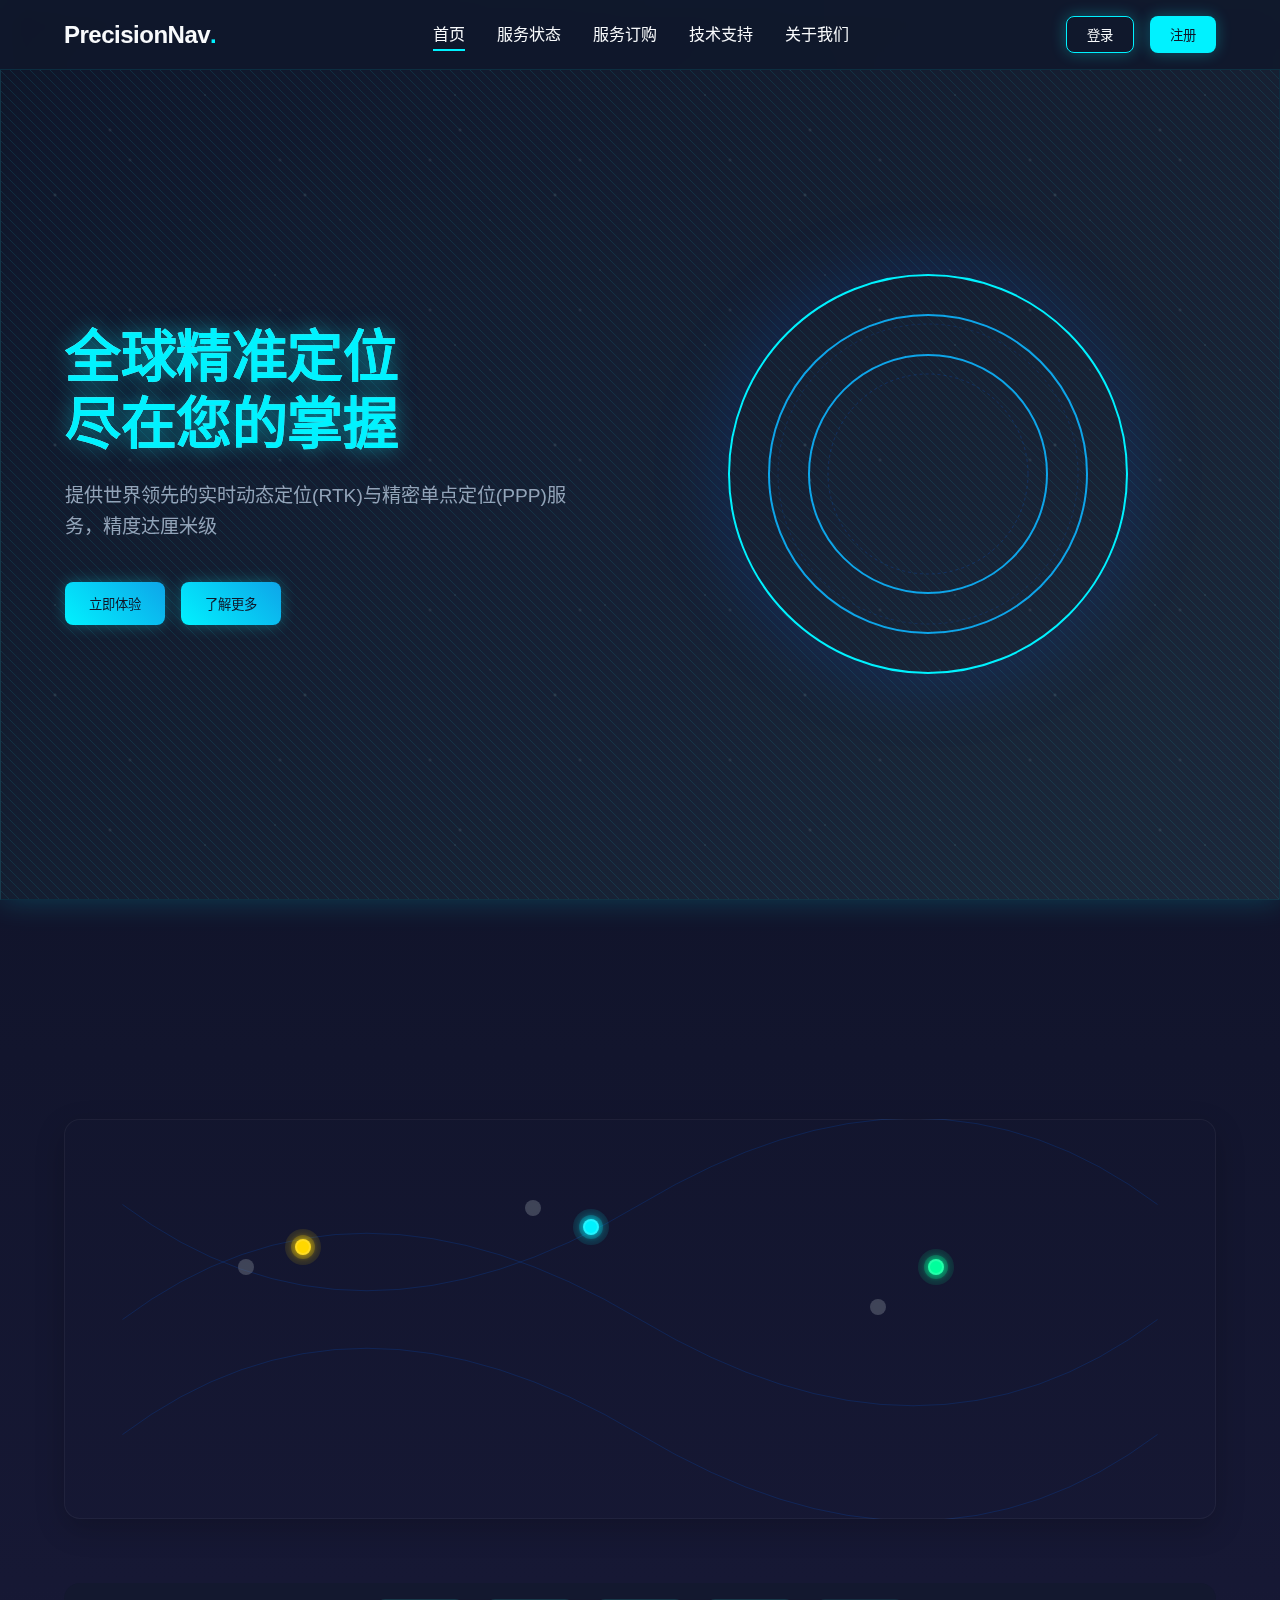
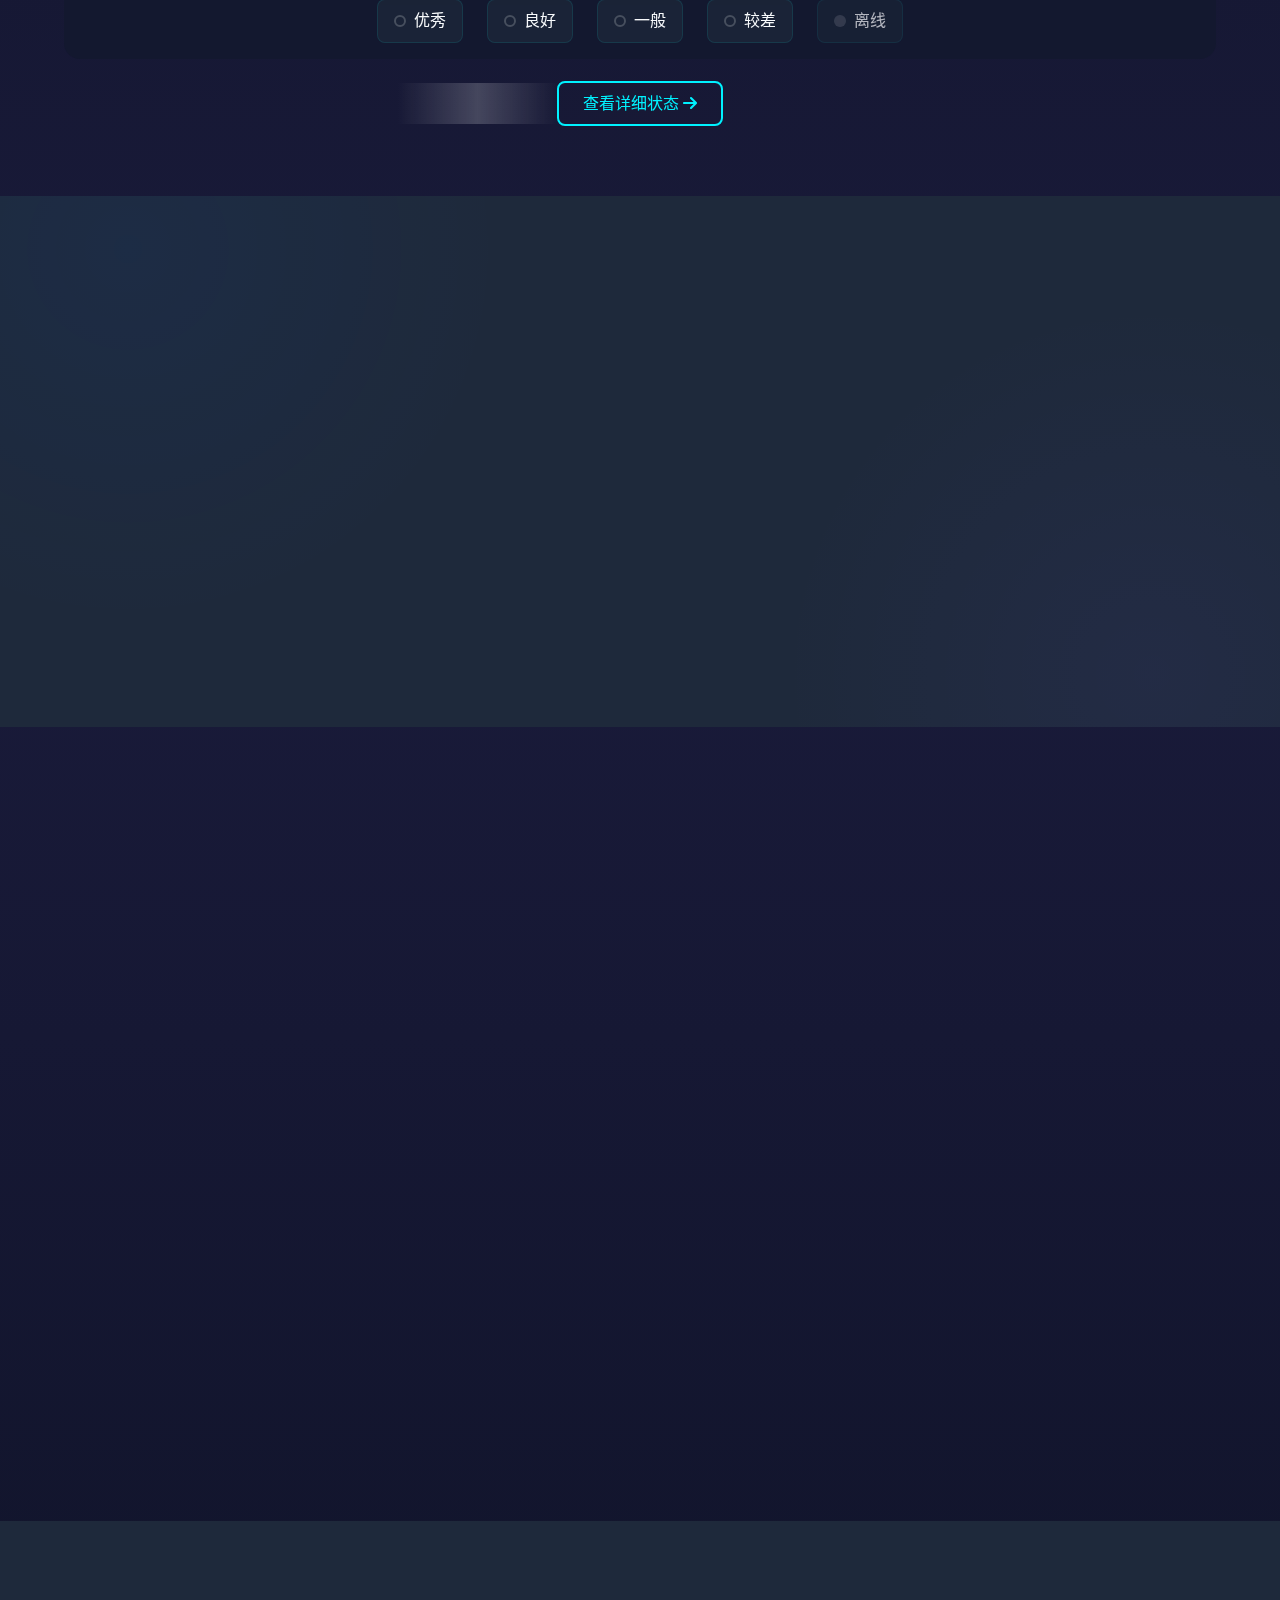
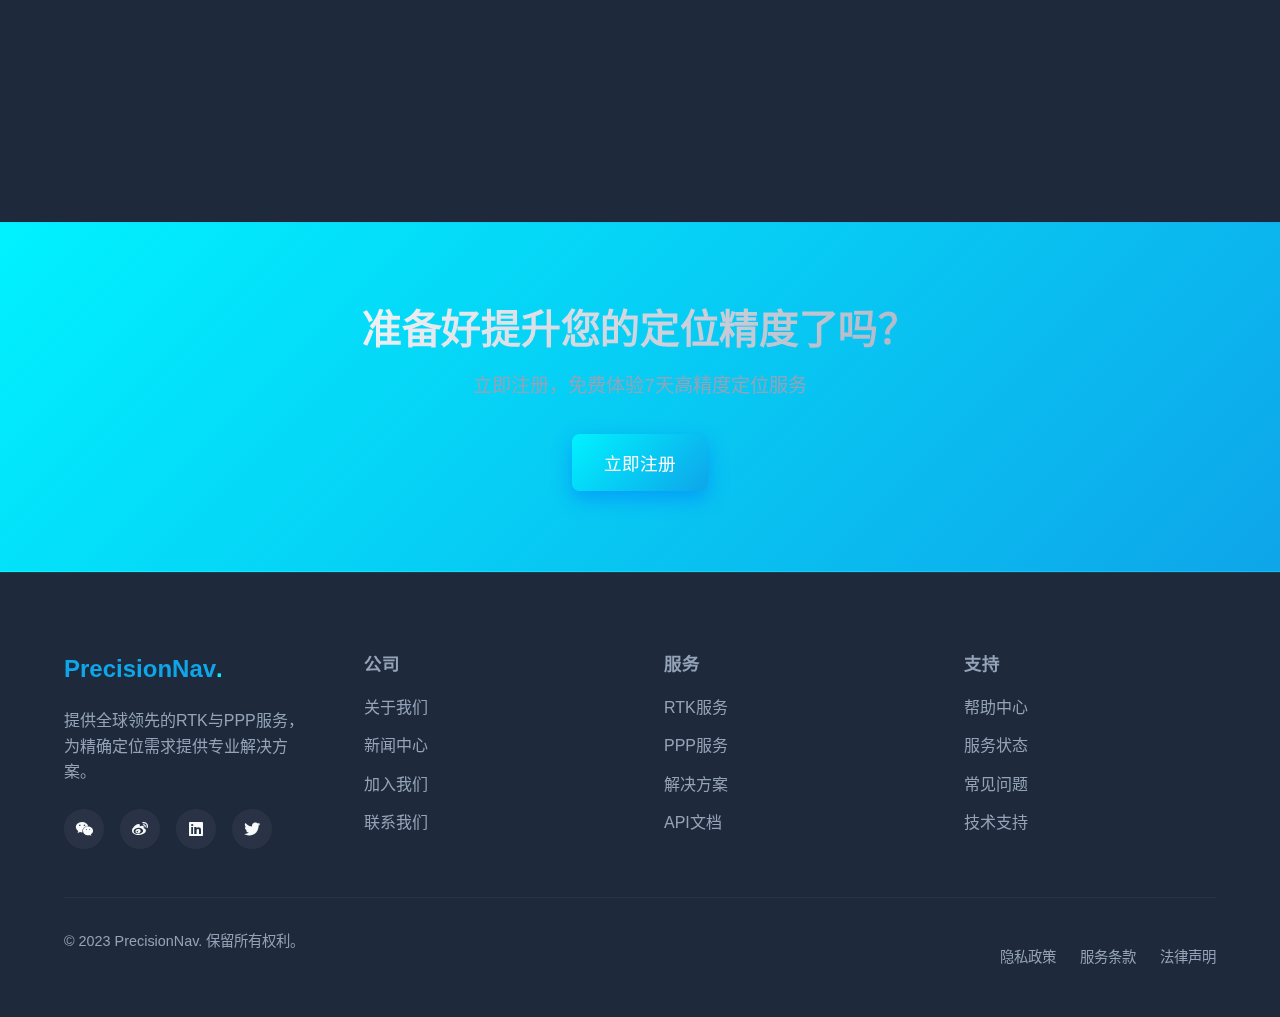
==== commit 7d51200c: "修改了状态。" ====
--- a/index.html
+++ b/index.html
@@ -65,35 +65,147 @@
     <!-- 服务状态预览 -->
     <section class="status-preview">
         <div class="section-header">
-            <h2>全球服务实时状态</h2>
-            <p>查看我们的服务在全球各地区的运行状况</p>
+            <h2>全球服务状态</h2>
+            <p>实时监控全球各地区服务状态</p>
         </div>
         <div class="status-map">
             <div class="map-container">
-                <!-- 这里将通过CSS背景或JavaScript库显示全球地图 -->
-                <div class="status-indicators">
-                    <div class="status-point" style="top: 25%; left: 30%;" data-status="excellent"></div>
-                    <div class="status-point" style="top: 40%; left: 65%;" data-status="good"></div>
-                    <div class="status-point" style="top: 60%; left: 45%;" data-status="average"></div>
-                    <div class="status-point" style="top: 35%; left: 80%;" data-status="excellent"></div>
-                </div>
-            </div>
+                <!-- 亚太地区节点 -->
+                <div class="status-point" data-status="excellent" style="top: 35%; left: 75%;">
+                    <div class="status-tooltip">
+                        <div class="status-info">
+                            <div class="status-title">东京节点</div>
+                            <div class="status-details">亚太地区 - 优秀状态</div>
+                            <div class="status-metrics">
+                                <div class="metric">
+                                    <span class="metric-label">延迟</span>
+                                    <span class="metric-value">12ms</span>
+                                </div>
+                                <div class="metric">
+                                    <span class="metric-label">可用性</span>
+                                    <span class="metric-value">99.99%</span>
+                                </div>
+                            </div>
+                        </div>
+                    </div>
+                </div>
+                <div class="status-point" data-status="offline" style="top: 45%; left: 70%;">
+                    <div class="status-tooltip">
+                        <div class="status-info">
+                            <div class="status-title">首尔节点</div>
+                            <div class="status-details">亚太地区 - 离线状态</div>
+                            <div class="status-metrics">
+                                <div class="metric">
+                                    <span class="metric-label">状态</span>
+                                    <span class="metric-value">维护中</span>
+                                </div>
+                                <div class="metric">
+                                    <span class="metric-label">预计恢复</span>
+                                    <span class="metric-value">2小时</span>
+                                </div>
+                            </div>
+                        </div>
+                    </div>
+                </div>
+                
+                <!-- 欧洲地区节点 -->
+                <div class="status-point" data-status="good" style="top: 25%; left: 45%;">
+                    <div class="status-tooltip">
+                        <div class="status-info">
+                            <div class="status-title">法兰克福节点</div>
+                            <div class="status-details">欧洲地区 - 良好状态</div>
+                            <div class="status-metrics">
+                                <div class="metric">
+                                    <span class="metric-label">延迟</span>
+                                    <span class="metric-value">18ms</span>
+                                </div>
+                                <div class="metric">
+                                    <span class="metric-label">可用性</span>
+                                    <span class="metric-value">99.95%</span>
+                                </div>
+                            </div>
+                        </div>
+                    </div>
+                </div>
+                <div class="status-point" data-status="offline" style="top: 20%; left: 40%;">
+                    <div class="status-tooltip">
+                        <div class="status-info">
+                            <div class="status-title">伦敦节点</div>
+                            <div class="status-details">欧洲地区 - 离线状态</div>
+                            <div class="status-metrics">
+                                <div class="metric">
+                                    <span class="metric-label">状态</span>
+                                    <span class="metric-value">系统升级</span>
+                                </div>
+                                <div class="metric">
+                                    <span class="metric-label">预计恢复</span>
+                                    <span class="metric-value">4小时</span>
+                                </div>
+                            </div>
+                        </div>
+                    </div>
+                </div>
+
+                <!-- 北美地区节点 -->
+                <div class="status-point" data-status="average" style="top: 30%; left: 20%;">
+                    <div class="status-tooltip">
+                        <div class="status-info">
+                            <div class="status-title">纽约节点</div>
+                            <div class="status-details">北美地区 - 一般状态</div>
+                            <div class="status-metrics">
+                                <div class="metric">
+                                    <span class="metric-label">延迟</span>
+                                    <span class="metric-value">25ms</span>
+                                </div>
+                                <div class="metric">
+                                    <span class="metric-label">可用性</span>
+                                    <span class="metric-value">99.8%</span>
+                                </div>
+                            </div>
+                        </div>
+                    </div>
+                </div>
+                <div class="status-point" data-status="offline" style="top: 35%; left: 15%;">
+                    <div class="status-tooltip">
+                        <div class="status-info">
+                            <div class="status-title">洛杉矶节点</div>
+                            <div class="status-details">北美地区 - 离线状态</div>
+                            <div class="status-metrics">
+                                <div class="metric">
+                                    <span class="metric-label">状态</span>
+                                    <span class="metric-value">网络异常</span>
+                                </div>
+                                <div class="metric">
+                                    <span class="metric-label">预计恢复</span>
+                                    <span class="metric-value">待定</span>
+                                </div>
+                            </div>
+                        </div>
+                    </div>
+                </div>
+            </div>
+            
+            <!-- 状态图例 -->
             <div class="status-legend">
                 <div class="legend-item">
                     <span class="status-dot excellent"></span>
-                    <p>优秀</p>
+                    <span>优秀</span>
                 </div>
                 <div class="legend-item">
                     <span class="status-dot good"></span>
-                    <p>良好</p>
+                    <span>良好</span>
                 </div>
                 <div class="legend-item">
                     <span class="status-dot average"></span>
-                    <p>一般</p>
+                    <span>一般</span>
                 </div>
                 <div class="legend-item">
                     <span class="status-dot poor"></span>
-                    <p>较差</p>
+                    <span>较差</span>
+                </div>
+                <div class="legend-item offline">
+                    <span class="status-dot offline"></span>
+                    <span>离线</span>
                 </div>
             </div>
         </div>
--- a/styles.css
+++ b/styles.css
@@ -615,37 +615,57 @@
 
 .status-point {
     position: absolute;
-    width: 12px;
-    height: 12px;
+    width: 16px;
+    height: 16px;
     border-radius: 50%;
     cursor: pointer;
     transition: all 0.3s ease;
-}
-
-.status-point::before {
+    border: 2px solid rgba(255, 255, 255, 0.2);
+}
+
+/* 状态点悬停效果 */
+.status-point:hover {
+    transform: scale(1.2);
+}
+
+/* 在线状态点动画 */
+.status-point:not([data-status="offline"])::before {
     content: '';
     position: absolute;
-    top: -4px;
-    left: -4px;
-    right: -4px;
-    bottom: -4px;
+    top: -6px;
+    left: -6px;
+    right: -6px;
+    bottom: -6px;
     border-radius: 50%;
     background: inherit;
     opacity: 0.2;
     animation: pulse-status 2s infinite;
 }
 
-.status-point::after {
+.status-point:not([data-status="offline"])::after {
     content: '';
     position: absolute;
-    top: -8px;
-    left: -8px;
-    right: -8px;
-    bottom: -8px;
+    top: -12px;
+    left: -12px;
+    right: -12px;
+    bottom: -12px;
     border-radius: 50%;
     background: inherit;
     opacity: 0.1;
     animation: pulse-status 2s infinite 0.3s;
+}
+
+/* 离线状态点样式 */
+.status-point[data-status="offline"] {
+    background-color: var(--status-offline);
+    box-shadow: none;
+    opacity: 0.5;
+    border: 2px solid rgba(107, 114, 128, 0.3);
+}
+
+.status-point[data-status="offline"]::before,
+.status-point[data-status="offline"]::after {
+    display: none;
 }
 
 /* 状态点动画 */
@@ -685,24 +705,12 @@
     box-shadow: 0 0 10px var(--status-poor);
 }
 
-.status-point[data-status="offline"] {
-    background-color: var(--status-offline);
-    box-shadow: 0 0 10px var(--status-offline);
-    animation: none;
-}
-
-.status-point[data-status="offline"]::before,
-.status-point[data-status="offline"]::after {
-    animation: none;
-    opacity: 0.1;
-}
-
-/* 状态提示框 */
+/* 状态提示框样式 */
 .status-tooltip {
     position: absolute;
-    background: rgba(15, 23, 42, 0.9);
+    background: rgba(15, 23, 42, 0.95);
     border: 1px solid var(--border-color);
-    padding: 0.5rem 1rem;
+    padding: 0.75rem 1.25rem;
     border-radius: var(--radius-md);
     font-size: 0.875rem;
     color: var(--text-primary);
@@ -714,20 +722,66 @@
     transition: all 0.3s ease;
     z-index: 100;
     white-space: nowrap;
-}
-
+    min-width: 200px;
+}
+
+.status-tooltip .status-info {
+    display: flex;
+    flex-direction: column;
+    gap: 0.5rem;
+}
+
+.status-tooltip .status-title {
+    font-weight: 600;
+    color: var(--text-primary);
+}
+
+.status-tooltip .status-details {
+    font-size: 0.75rem;
+    color: var(--text-secondary);
+}
+
+.status-tooltip .status-metrics {
+    display: flex;
+    gap: 1rem;
+    margin-top: 0.5rem;
+    padding-top: 0.5rem;
+    border-top: 1px solid var(--border-color);
+}
+
+.status-tooltip .metric {
+    display: flex;
+    flex-direction: column;
+    align-items: flex-start;
+}
+
+.status-tooltip .metric-label {
+    font-size: 0.75rem;
+    color: var(--text-secondary);
+}
+
+.status-tooltip .metric-value {
+    font-weight: 600;
+    color: var(--text-primary);
+}
+
+/* 状态点显示提示框 */
 .status-point:hover .status-tooltip {
     opacity: 1;
-    transform: translateY(0);
-}
-
-/* 状态图例 */
+    transform: translateY(-5px);
+}
+
+/* 状态图例样式更新 */
 .status-legend {
     display: flex;
     justify-content: center;
-    gap: 2rem;
+    gap: 1.5rem;
     flex-wrap: wrap;
     margin-top: 2rem;
+    padding: 1rem;
+    background: rgba(15, 23, 42, 0.5);
+    border-radius: var(--radius-lg);
+    backdrop-filter: blur(10px);
 }
 
 .legend-item {
@@ -737,46 +791,48 @@
     padding: 0.5rem 1rem;
     border-radius: var(--radius-md);
     background: rgba(30, 41, 59, 0.7);
-    backdrop-filter: blur(10px);
     border: 1px solid var(--border-color);
     transition: all 0.3s ease;
 }
 
-.legend-item:hover {
-    transform: translateY(-2px);
-    box-shadow: var(--shadow-sm);
+.legend-item.offline {
+    opacity: 0.7;
 }
 
 .status-dot {
-    width: 10px;
-    height: 10px;
+    width: 12px;
+    height: 12px;
     border-radius: 50%;
     display: inline-block;
-}
-
-.status-dot.excellent {
+    border: 2px solid rgba(255, 255, 255, 0.2);
+}
+
+.status-dot.offline {
+    background-color: var(--status-offline);
+    box-shadow: none;
+    opacity: 0.5;
+    border: 2px solid rgba(107, 114, 128, 0.3);
+}
+
+/* 状态点类型 */
+.status-point[data-status="excellent"] {
     background-color: var(--status-excellent);
     box-shadow: 0 0 10px var(--status-excellent);
 }
 
-.status-dot.good {
+.status-point[data-status="good"] {
     background-color: var(--status-good);
     box-shadow: 0 0 10px var(--status-good);
 }
 
-.status-dot.average {
+.status-point[data-status="average"] {
     background-color: var(--status-average);
     box-shadow: 0 0 10px var(--status-average);
 }
 
-.status-dot.poor {
+.status-point[data-status="poor"] {
     background-color: var(--status-poor);
     box-shadow: 0 0 10px var(--status-poor);
-}
-
-.status-dot.offline {
-    background-color: var(--status-offline);
-    box-shadow: 0 0 10px var(--status-offline);
 }
 
 /* 服务状态列表 */
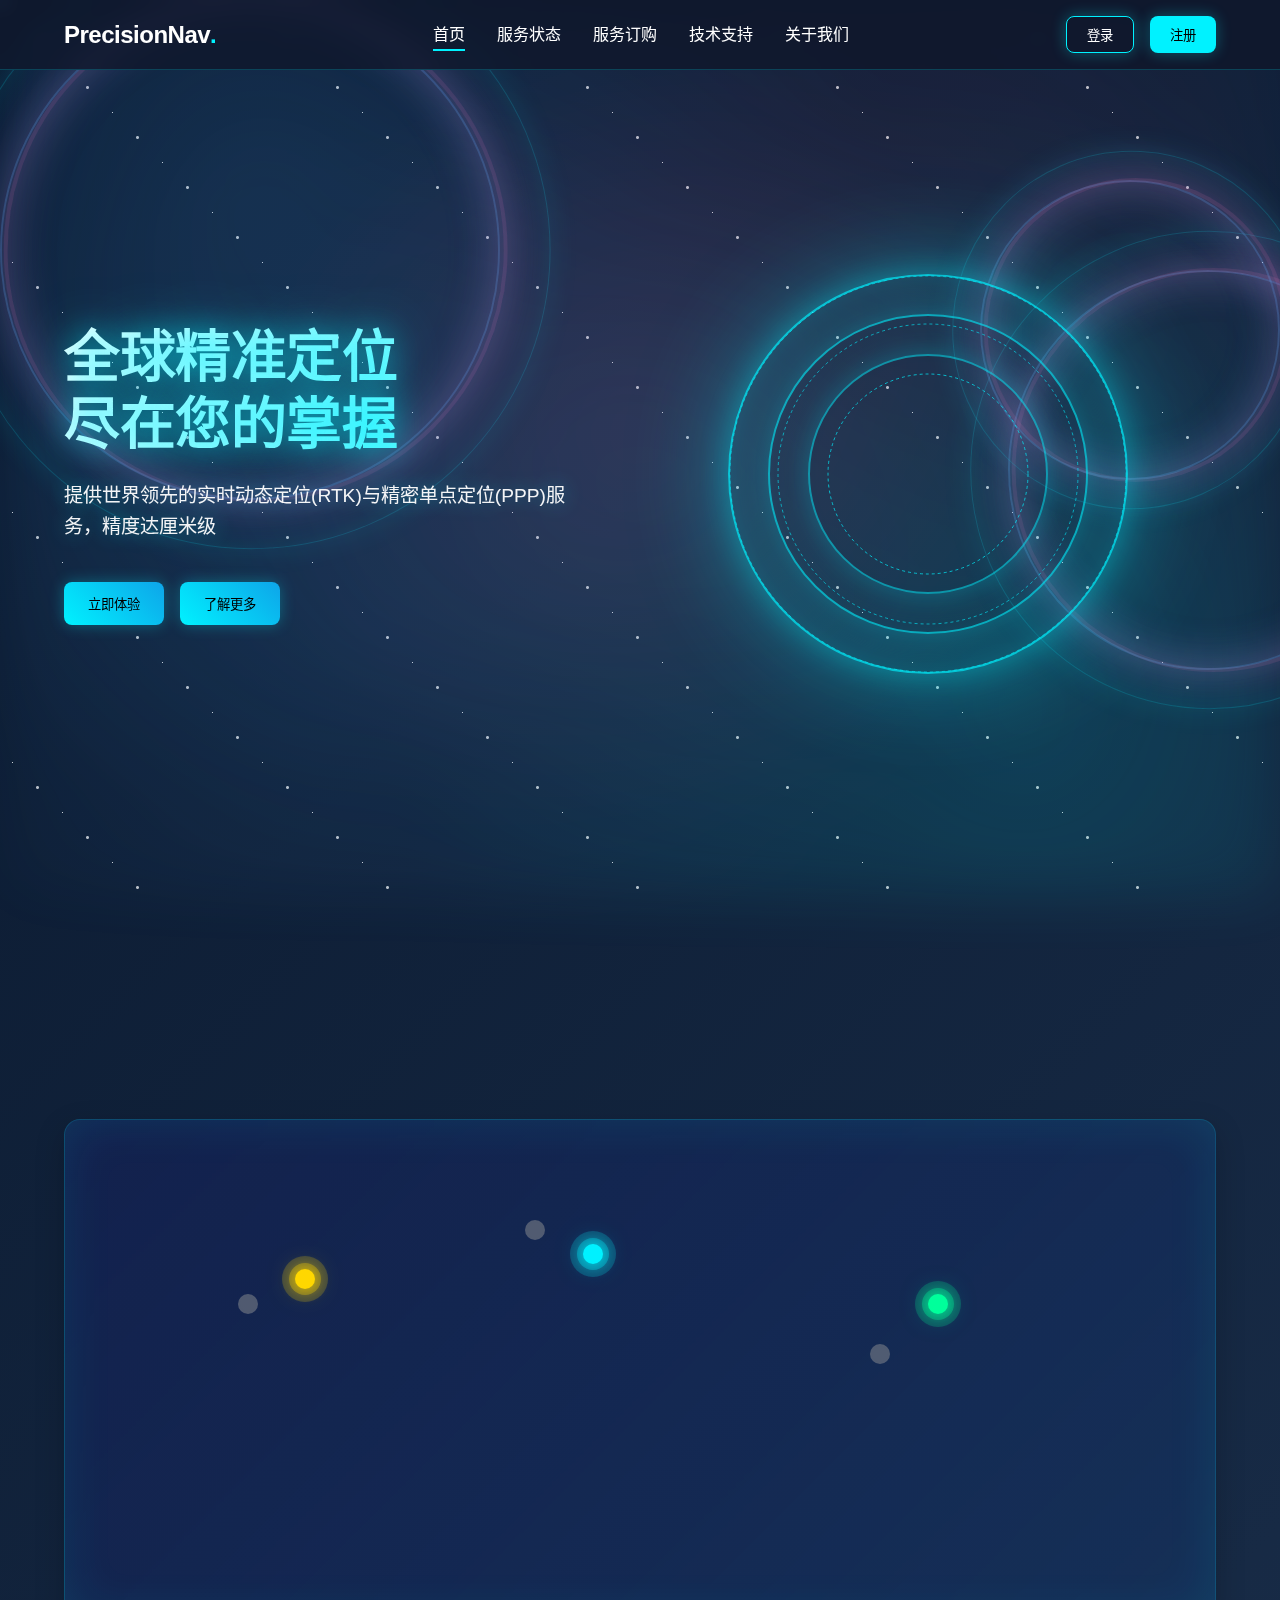
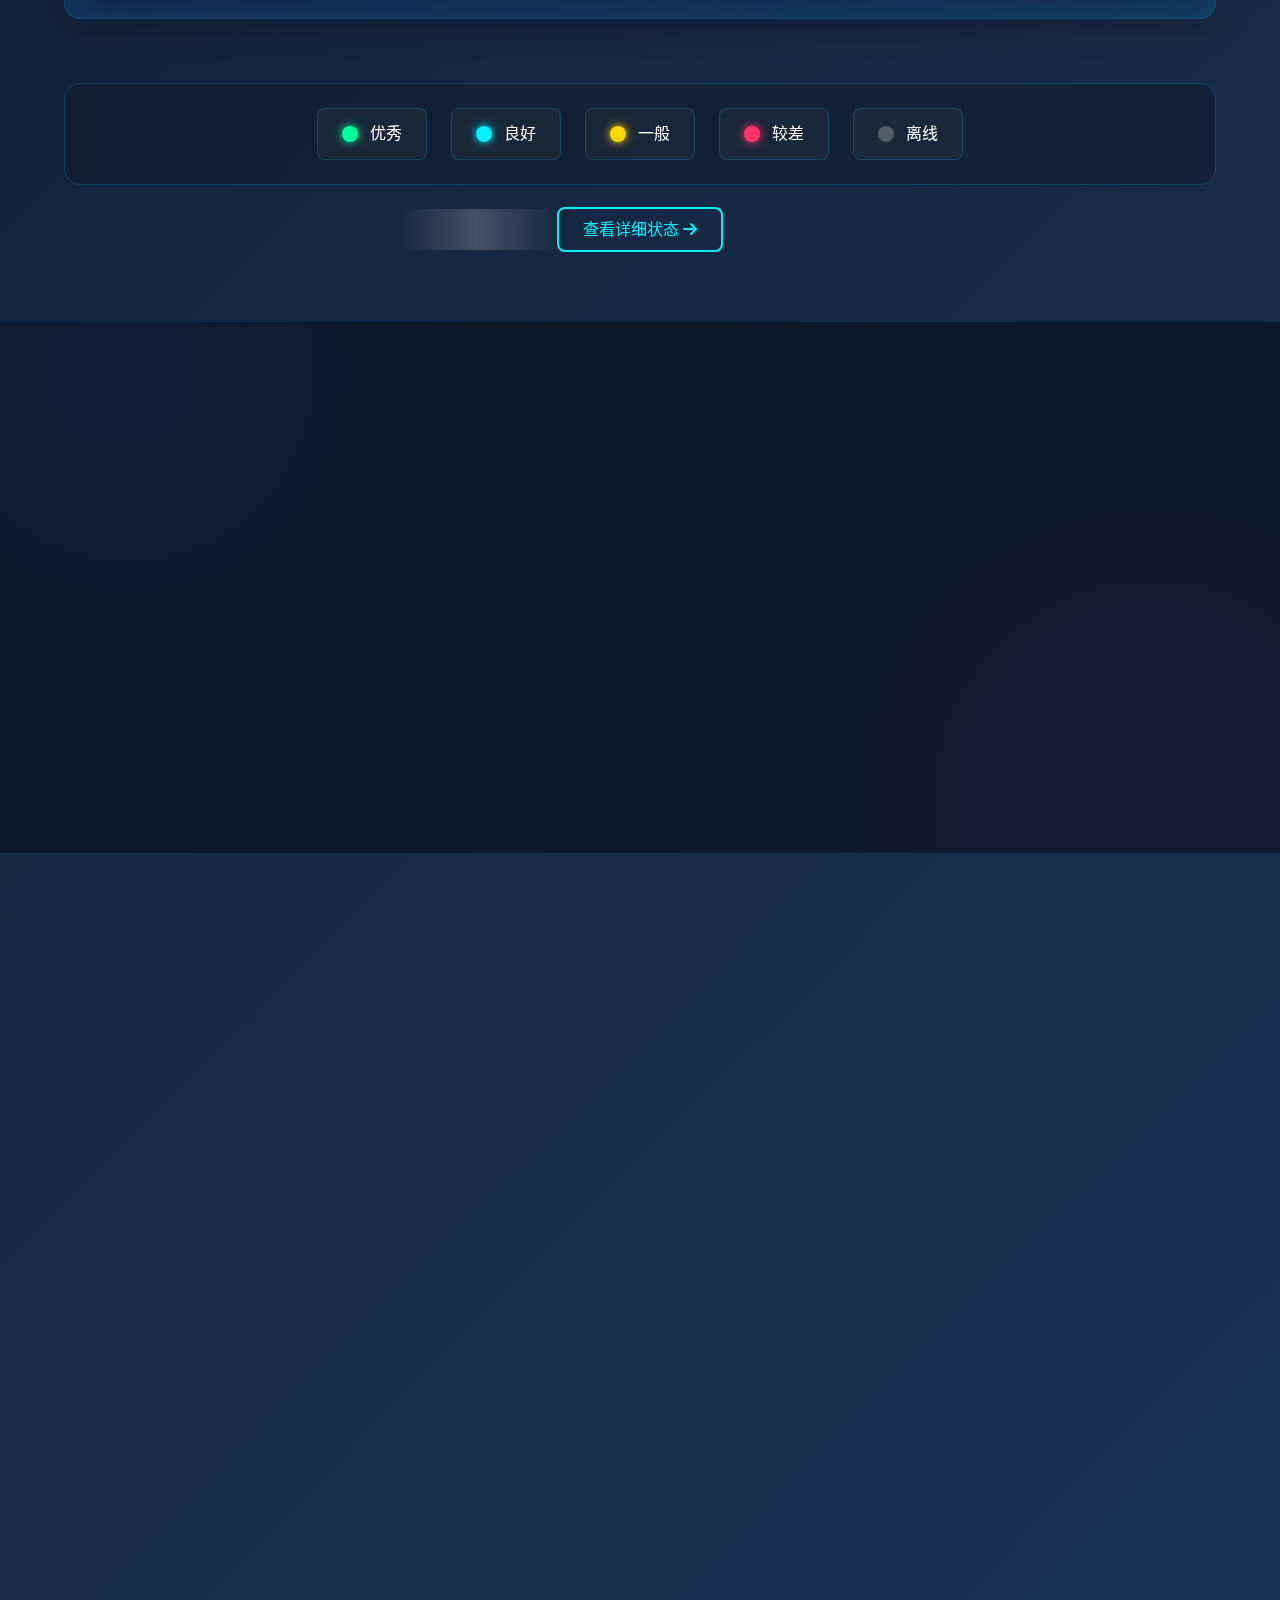
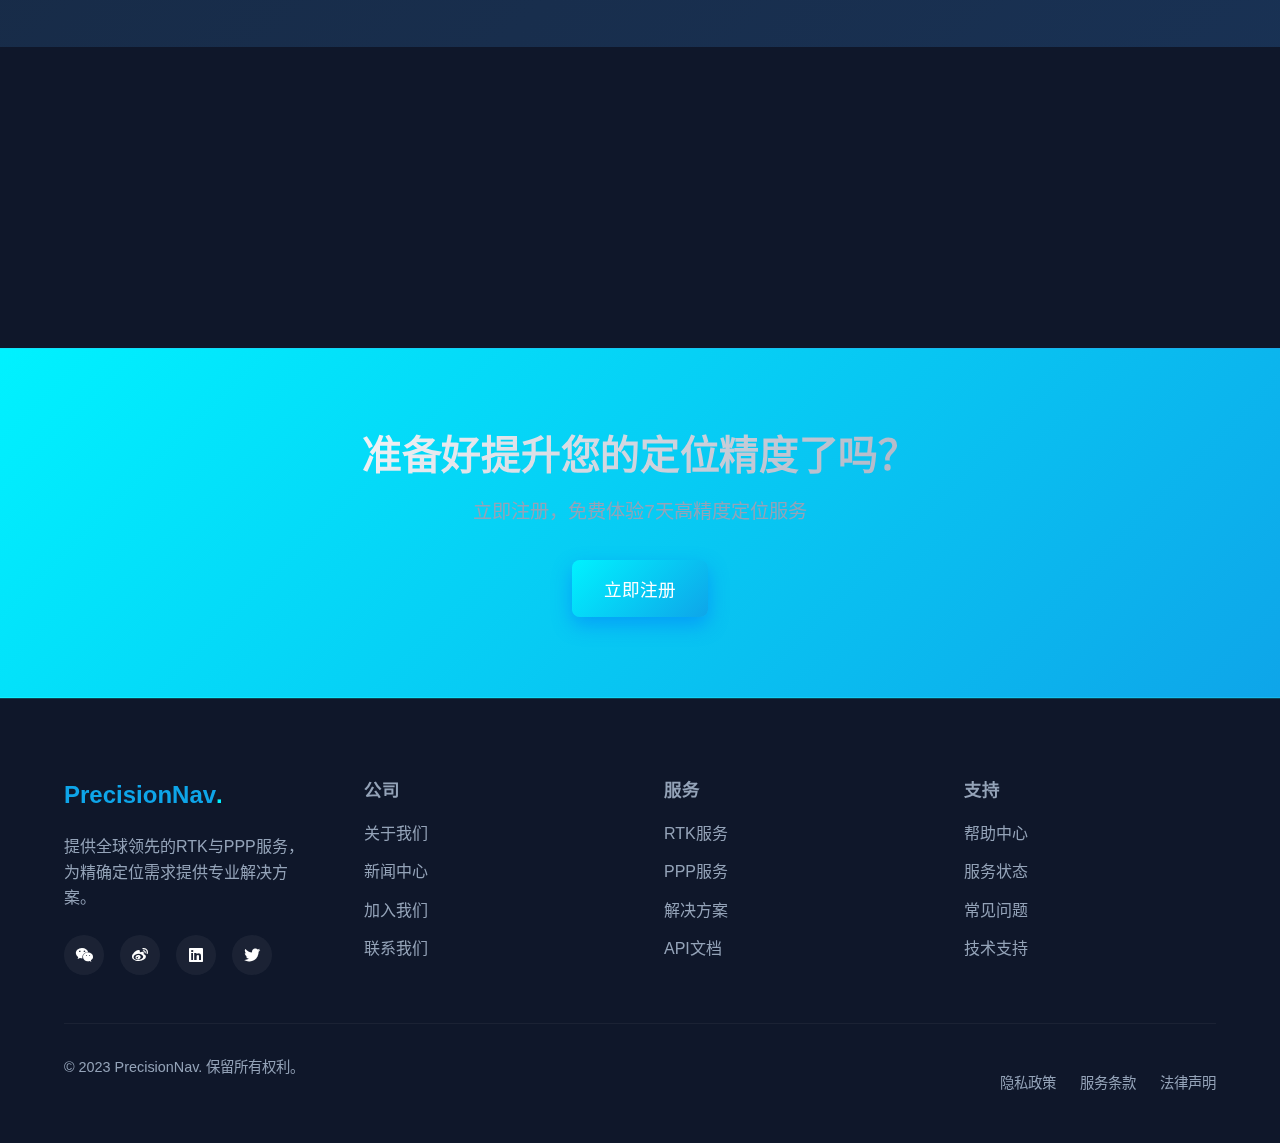
==== commit b6df7b05: "重新修改了背景" ====
--- a/index.html
+++ b/index.html
@@ -17,6 +17,13 @@
     <div class="shooting-star" style="--delay: 8"></div>
     <div class="shooting-star" style="--delay: 10"></div>
 
+    <!-- 行星环效果 -->
+    <div class="planet-rings">
+        <div class="planet-ring"></div>
+        <div class="planet-ring" style="width: 400px; height: 400px; top: 30%; right: -10%;"></div>
+        <div class="planet-ring" style="width: 300px; height: 300px; top: 20%; right: 0;"></div>
+    </div>
+
     <!-- 导航栏 -->
     <header>
         <nav class="main-nav">
--- a/styles.css
+++ b/styles.css
@@ -7,16 +7,16 @@
 }
 
 :root {
-    /* 主要颜色方案 - 科技蓝色系 */
+    /* 主要颜色方案 - 深邃星空 */
     --primary-color: #00f2ff;      /* 主色调 - 霓虹蓝 */
     --primary-light: #60a5fa;      /* 浅蓝色 */
     --primary-dark: #0ea5e9;       /* 深蓝色 */
     --accent-color: #7c3aed;       /* 强调色 - 紫色 */
     
-    /* 背景与文本颜色 - 科技感主题 */
-    --bg-primary: #0f172a;         /* 主背景色 - 深蓝黑 */
-    --bg-secondary: #1e293b;       /* 次要背景色 - 深蓝灰 */
-    --text-primary: #f8fafc;       /* 主要文本 - 近白色 */
+    /* 背景与文本颜色 - 星空主题 */
+    --bg-primary: #000000;         /* 主背景色 - 纯黑 */
+    --bg-secondary: #0f172a;       /* 次要背景色 - 深蓝黑 */
+    --text-primary: #ffffff;       /* 主要文本 - 纯白色 */
     --text-secondary: #94a3b8;     /* 次要文本 - 灰蓝色 */
     
     /* 状态指示颜色 */
@@ -25,7 +25,7 @@
     --status-error: #ff3366;       /* 错误状态 - 霓虹红 */
     
     /* 边框和阴影 */
-    --border-color: rgba(0, 242, 255, 0.1);  /* 半透明霓虹蓝 */
+    --border-color: rgba(0, 242, 255, 0.2);  /* 半透明霓虹蓝 */
     --shadow-sm: 0 0 10px rgba(0, 242, 255, 0.1);
     --shadow-md: 0 0 20px rgba(0, 242, 255, 0.15);
     --shadow-lg: 0 0 30px rgba(0, 242, 255, 0.2);
@@ -71,10 +71,10 @@
 }
 
 body {
-    background: linear-gradient(to bottom,
-        #0a0f1f,
-        #1a1b3b,
-        #0a0f1f
+    background: linear-gradient(135deg,
+        #0a192f 0%,      /* 深邃蓝 */
+        #172a45 50%,     /* 深蓝 */
+        #1a365d 100%     /* 靛蓝 */
     );
     position: relative;
     color: var(--text-primary);
@@ -92,22 +92,23 @@
     width: 100%;
     height: 100%;
     background-image: 
-        radial-gradient(1px 1px at 10% 10%, rgba(255, 255, 255, 0.8) 50%, transparent 100%),
-        radial-gradient(2px 2px at 20% 20%, rgba(255, 255, 255, 0.7) 50%, transparent 100%),
-        radial-gradient(1px 1px at 30% 30%, rgba(255, 255, 255, 0.9) 50%, transparent 100%),
-        radial-gradient(2px 2px at 40% 40%, rgba(255, 255, 255, 0.6) 50%, transparent 100%),
-        radial-gradient(1px 1px at 50% 50%, rgba(255, 255, 255, 0.8) 50%, transparent 100%),
-        radial-gradient(1px 1px at 60% 60%, rgba(255, 255, 255, 0.7) 50%, transparent 100%),
-        radial-gradient(2px 2px at 70% 70%, rgba(255, 255, 255, 0.9) 50%, transparent 100%),
-        radial-gradient(1px 1px at 80% 80%, rgba(255, 255, 255, 0.6) 50%, transparent 100%),
-        radial-gradient(1px 1px at 90% 90%, rgba(255, 255, 255, 0.8) 50%, transparent 100%);
-    background-size: 550px 550px, 350px 350px, 250px 250px, 150px 150px;
-    background-position: 0 0, 40px 60px, 130px 270px, 70px 100px;
+        radial-gradient(1px 1px at 5% 5%, rgba(255, 255, 255, 1) 50%, transparent 100%),
+        radial-gradient(2px 2px at 15% 15%, rgba(255, 255, 255, 0.9) 50%, transparent 100%),
+        radial-gradient(1px 1px at 25% 25%, rgba(255, 255, 255, 1) 50%, transparent 100%),
+        radial-gradient(2px 2px at 35% 35%, rgba(255, 255, 255, 0.9) 50%, transparent 100%),
+        radial-gradient(1px 1px at 45% 45%, rgba(255, 255, 255, 1) 50%, transparent 100%),
+        radial-gradient(2px 2px at 55% 55%, rgba(255, 255, 255, 0.9) 50%, transparent 100%),
+        radial-gradient(1px 1px at 65% 65%, rgba(255, 255, 255, 1) 50%, transparent 100%),
+        radial-gradient(2px 2px at 75% 75%, rgba(255, 255, 255, 0.9) 50%, transparent 100%),
+        radial-gradient(1px 1px at 85% 85%, rgba(255, 255, 255, 1) 50%, transparent 100%),
+        radial-gradient(2px 2px at 95% 95%, rgba(255, 255, 255, 0.9) 50%, transparent 100%);
+    background-size: 250px 250px;
     animation: twinkle 5s infinite;
     z-index: -2;
-}
-
-/* 星云层 */
+    opacity: 0.8;
+}
+
+/* 星云效果 */
 body::after {
     content: '';
     position: fixed;
@@ -116,37 +117,126 @@
     width: 100%;
     height: 100%;
     background: 
-        radial-gradient(circle at 20% 20%, rgba(124, 58, 237, 0.15) 0%, transparent 40%),
-        radial-gradient(circle at 80% 80%, rgba(0, 242, 255, 0.15) 0%, transparent 40%),
-        radial-gradient(circle at 50% 50%, rgba(124, 58, 237, 0.1) 0%, transparent 60%),
-        radial-gradient(circle at 30% 70%, rgba(0, 242, 255, 0.1) 0%, transparent 50%);
+        radial-gradient(circle at 20% 20%, rgba(79, 172, 254, 0.2) 0%, transparent 50%),
+        radial-gradient(circle at 80% 80%, rgba(0, 242, 254, 0.2) 0%, transparent 50%),
+        radial-gradient(circle at 50% 50%, rgba(255, 105, 180, 0.15) 0%, transparent 50%),
+        radial-gradient(circle at 30% 70%, rgba(79, 172, 254, 0.15) 0%, transparent 50%),
+        radial-gradient(circle at 70% 30%, rgba(255, 105, 180, 0.1) 0%, transparent 50%);
     z-index: -1;
-    opacity: 0.5;
-    animation: nebula 15s infinite alternate;
+    opacity: 0.7;
+    animation: nebula 20s infinite alternate;
+    filter: blur(30px);
+}
+
+/* 行星环效果 */
+.planet-rings {
+    position: fixed;
+    top: 0;
+    right: 0;
+    width: 100%;
+    height: 100%;
+    pointer-events: none;
+    z-index: -1;
+}
+
+.planet-ring {
+    position: absolute;
+    width: 500px;
+    height: 500px;
+    border-radius: 50%;
+    border: 2px solid rgba(79, 172, 254, 0.3);
+    transform: rotate(-45deg);
+    box-shadow: 
+        0 0 50px rgba(79, 172, 254, 0.2),
+        inset 0 0 50px rgba(79, 172, 254, 0.2);
+    animation: rotate 60s linear infinite;
+}
+
+.planet-ring::before {
+    content: '';
+    position: absolute;
+    width: 100%;
+    height: 100%;
+    border-radius: 50%;
+    border: 4px solid rgba(255, 105, 180, 0.2);
+    box-shadow: 
+        0 0 50px rgba(255, 105, 180, 0.2),
+        inset 0 0 50px rgba(255, 105, 180, 0.2);
+    animation: pulse 4s infinite alternate;
+}
+
+.planet-ring::after {
+    content: '';
+    position: absolute;
+    width: 120%;
+    height: 120%;
+    top: -10%;
+    left: -10%;
+    border-radius: 50%;
+    border: 1px solid rgba(0, 242, 254, 0.2);
+    box-shadow: 
+        0 0 30px rgba(0, 242, 254, 0.1),
+        inset 0 0 30px rgba(0, 242, 254, 0.1);
+    animation: rotate-reverse 40s linear infinite;
+}
+
+/* 行星旋转动画 */
+@keyframes rotate {
+    from {
+        transform: rotate(0deg);
+    }
+    to {
+        transform: rotate(360deg);
+    }
+}
+
+@keyframes rotate-reverse {
+    from {
+        transform: rotate(360deg);
+    }
+    to {
+        transform: rotate(0deg);
+    }
+}
+
+/* 脉冲动画 */
+@keyframes pulse {
+    0% {
+        transform: scale(1);
+        opacity: 0.5;
+    }
+    50% {
+        transform: scale(1.05);
+        opacity: 0.7;
+    }
+    100% {
+        transform: scale(1);
+        opacity: 0.5;
+    }
+}
+
+/* 星云动画 */
+@keyframes nebula {
+    0% {
+        transform: scale(1) translate(0, 0);
+        opacity: 0.7;
+    }
+    50% {
+        transform: scale(1.1) translate(1%, 1%);
+        opacity: 0.8;
+    }
+    100% {
+        transform: scale(1) translate(0, 0);
+        opacity: 0.7;
+    }
 }
 
 /* 星星闪烁动画 */
 @keyframes twinkle {
     0%, 100% {
-        opacity: 0.8;
+        opacity: 0.9;
     }
     50% {
-        opacity: 0.4;
-    }
-}
-
-/* 星云动画 */
-@keyframes nebula {
-    0% {
-        transform: scale(1);
-        opacity: 0.5;
-    }
-    50% {
-        transform: scale(1.1);
-        opacity: 0.6;
-    }
-    100% {
-        transform: scale(1);
         opacity: 0.5;
     }
 }
@@ -161,13 +251,13 @@
     height: 3px;
     background: linear-gradient(90deg, 
         rgba(255, 255, 255, 1), 
-        rgba(0, 242, 255, 0.8) 20%, 
-        rgba(124, 58, 237, 0.3) 40%,
+        rgba(0, 242, 255, 0.9) 20%, 
+        rgba(124, 58, 237, 0.4) 40%,
         transparent);
     border-radius: 50%;
     box-shadow: 
-        0 0 3px rgba(255, 255, 255, 0.8),
-        0 0 5px rgba(0, 242, 255, 0.5);
+        0 0 3px rgba(255, 255, 255, 0.9),
+        0 0 5px rgba(0, 242, 255, 0.6);
     animation: shooting 3s linear infinite;
     animation-delay: calc(var(--delay) * 1s);
     transform: rotate(45deg);
@@ -427,56 +517,41 @@
     position: relative;
     max-width: 1400px;
     margin: 0 auto;
-    background: linear-gradient(135deg, rgba(15, 23, 42, 0.9), rgba(30, 41, 59, 0.9));
-    border: 1px solid var(--border-color);
-    box-shadow: var(--shadow-lg);
     overflow: hidden;
+    border-radius: var(--radius-lg);
 }
 
 .hero::before {
-    content: '';
-    position: absolute;
-    top: 0;
-    left: 0;
-    width: 100%;
-    height: 100%;
-    background: 
-        linear-gradient(45deg, transparent 48%, var(--primary-color) 50%, transparent 52%);
-    background-size: 10px 10px;
-    opacity: 0.1;
-    animation: shine 3s linear infinite;
-}
-
-@keyframes shine {
-    0% {
-        background-position: -100% -100%;
-    }
-    100% {
-        background-position: 200% 200%;
-    }
+    content: none;  /* 移除原来的背景效果 */
 }
 
 .hero-content {
     flex: 1;
     max-width: 600px;
+    position: relative;
+    z-index: 2;  /* 确保内容在最上层 */
 }
 
 .hero-content h1 {
     font-size: 3.5rem;
     margin-bottom: 1.5rem;
     line-height: 1.2;
-    background: linear-gradient(135deg, #ffffff, #a1a9bc);
+    color: var(--text-primary);
+    text-shadow: 
+        0 0 30px rgba(0, 242, 255, 0.6),
+        0 0 60px rgba(0, 242, 255, 0.4);
+    background: linear-gradient(135deg, #ffffff, #00f2ff);
     -webkit-background-clip: text;
     background-clip: text;
-    color: var(--primary-color);
-    text-shadow: 0 0 20px rgba(0, 242, 255, 0.5);
+    -webkit-text-fill-color: transparent;
 }
 
 .hero-content p {
     font-size: 1.2rem;
-    color: var(--text-secondary);
+    color: rgba(255, 255, 255, 0.95);  /* 更亮的文字颜色 */
     margin-bottom: 2.5rem;
     max-width: 90%;
+    text-shadow: 0 0 20px rgba(0, 242, 255, 0.4);  /* 增强文字光晕 */
 }
 
 .hero-buttons {
@@ -495,6 +570,7 @@
     position: relative;
     width: 400px;
     height: 400px;
+    z-index: 1;  /* 确保在适当的层级 */
 }
 
 .globe-animation {
@@ -502,32 +578,27 @@
     width: 100%;
     height: 100%;
     border-radius: 50%;
-    background: radial-gradient(circle at center, rgba(0, 98, 255, 0.1) 0%, transparent 70%);
-    box-shadow: 0 0 80px rgba(0, 98, 255, 0.2);
-    background-image: url('data:image/svg+xml;utf8,<svg xmlns="http://www.w3.org/2000/svg" width="400" height="400" viewBox="0 0 400 400"><circle cx="200" cy="200" r="198" fill="none" stroke="rgba(0,96,255,0.2)" stroke-width="0.5" stroke-dasharray="3,3"/><circle cx="200" cy="200" r="150" fill="none" stroke="rgba(0,96,255,0.3)" stroke-width="0.5" stroke-dasharray="3,3"/><circle cx="200" cy="200" r="100" fill="none" stroke="rgba(0,96,255,0.4)" stroke-width="0.5" stroke-dasharray="3,3"/></svg>');
+    background: radial-gradient(circle at center, rgba(0, 242, 255, 0.25) 0%, transparent 70%);
+    box-shadow: 
+        0 0 100px rgba(0, 242, 255, 0.4),
+        inset 0 0 80px rgba(0, 242, 255, 0.3);
+    background-image: url('data:image/svg+xml;utf8,<svg xmlns="http://www.w3.org/2000/svg" width="400" height="400" viewBox="0 0 400 400"><circle cx="200" cy="200" r="198" fill="none" stroke="rgba(0,242,255,0.5)" stroke-width="1" stroke-dasharray="3,3"/><circle cx="200" cy="200" r="150" fill="none" stroke="rgba(0,242,255,0.6)" stroke-width="1" stroke-dasharray="3,3"/><circle cx="200" cy="200" r="100" fill="none" stroke="rgba(0,242,255,0.7)" stroke-width="1" stroke-dasharray="3,3"/></svg>');
     animation: globeRotate 60s linear infinite;
 }
 
-@keyframes globeRotate {
-    0% {
-        transform: rotate(0deg);
-    }
-    100% {
-        transform: rotate(360deg);
-    }
-}
-
 .pulse-circles span {
     position: absolute;
     border-radius: 50%;
-    border: 2px solid var(--primary-color);
+    border: 2px solid rgba(0, 242, 255, 0.6);  /* 更明显的边框 */
     animation: pulse 3s linear infinite;
+    box-shadow: 0 0 30px rgba(0, 242, 255, 0.3);  /* 增强光晕效果 */
 }
 
 .pulse-circles span:nth-child(1) {
     width: 100%;
     height: 100%;
     animation-delay: 0s;
+    border-color: rgba(0, 242, 255, 0.7);
 }
 
 .pulse-circles span:nth-child(2) {
@@ -536,7 +607,7 @@
     top: 10%;
     left: 10%;
     animation-delay: 1s;
-    border-color: var(--primary-dark);
+    border-color: rgba(0, 242, 255, 0.6);
 }
 
 .pulse-circles span:nth-child(3) {
@@ -545,17 +616,30 @@
     top: 20%;
     left: 20%;
     animation-delay: 2s;
-    border-color: var(--primary-dark);
+    border-color: rgba(0, 242, 255, 0.5);
 }
 
 @keyframes pulse {
     0% {
-        transform: scale(0.5);
-        opacity: 1;
+        transform: scale(0.8);
+        opacity: 0.8;
+    }
+    50% {
+        transform: scale(1.1);
+        opacity: 0.5;
     }
     100% {
-        transform: scale(1.2);
-        opacity: 0;
+        transform: scale(0.8);
+        opacity: 0.8;
+    }
+}
+
+@keyframes globeRotate {
+    0% {
+        transform: rotate(0deg);
+    }
+    100% {
+        transform: rotate(360deg);
     }
 }
 
@@ -603,236 +687,229 @@
 
 .map-container {
     position: relative;
-    height: 400px;
-    background-image: url('data:image/svg+xml;utf8,<svg xmlns="http://www.w3.org/2000/svg" width="1000" height="500" viewBox="0 0 1000 500"><path d="M50,250 Q250,100 500,250 T950,250" fill="none" stroke="rgba(0,96,255,0.3)" stroke-width="0.5"/><path d="M50,150 Q250,300 500,150 T950,150" fill="none" stroke="rgba(0,96,255,0.3)" stroke-width="0.5"/><path d="M50,350 Q250,200 500,350 T950,350" fill="none" stroke="rgba(0,96,255,0.3)" stroke-width="0.5"/></svg>');
-    background-size: cover;
-    background-position: center;
+    height: 500px;
+    background: linear-gradient(135deg, 
+        rgba(26, 35, 126, 0.3),
+        rgba(13, 71, 161, 0.2)
+    );
     border-radius: var(--border-radius-lg);
-    border: 1px solid rgba(255, 255, 255, 0.05);
-    box-shadow: 0 10px 30px rgba(0, 0, 0, 0.2);
+    border: 1px solid rgba(0, 242, 255, 0.2);
+    box-shadow: 
+        0 10px 30px rgba(0, 0, 0, 0.2),
+        inset 0 0 50px rgba(0, 242, 255, 0.1);
     overflow: hidden;
-}
-
+    backdrop-filter: blur(10px);
+}
+
+/* 站点样式 */
 .status-point {
     position: absolute;
-    width: 16px;
-    height: 16px;
+    width: 20px;
+    height: 20px;
     border-radius: 50%;
     cursor: pointer;
     transition: all 0.3s ease;
-    border: 2px solid rgba(255, 255, 255, 0.2);
-}
-
-/* 状态点悬停效果 */
+    border: 2px solid rgba(255, 255, 255, 0.3);
+    z-index: 2;
+}
+
+/* 站点悬停效果 */
 .status-point:hover {
-    transform: scale(1.2);
-}
-
-/* 在线状态点动画 */
+    transform: scale(1.3);
+    z-index: 3;
+}
+
+/* 站点状态动画 */
 .status-point:not([data-status="offline"])::before {
     content: '';
     position: absolute;
-    top: -6px;
-    left: -6px;
-    right: -6px;
-    bottom: -6px;
+    top: -8px;
+    left: -8px;
+    right: -8px;
+    bottom: -8px;
+    border-radius: 50%;
+    background: inherit;
+    opacity: 0.3;
+    animation: pulse-status 2s infinite;
+}
+
+.status-point:not([data-status="offline"])::after {
+    content: '';
+    position: absolute;
+    top: -15px;
+    left: -15px;
+    right: -15px;
+    bottom: -15px;
     border-radius: 50%;
     background: inherit;
     opacity: 0.2;
-    animation: pulse-status 2s infinite;
-}
-
-.status-point:not([data-status="offline"])::after {
-    content: '';
-    position: absolute;
-    top: -12px;
-    left: -12px;
-    right: -12px;
-    bottom: -12px;
-    border-radius: 50%;
-    background: inherit;
-    opacity: 0.1;
     animation: pulse-status 2s infinite 0.3s;
 }
 
-/* 离线状态点样式 */
+/* 站点状态类型 */
+.status-point[data-status="excellent"] {
+    background-color: var(--status-excellent);
+    box-shadow: 
+        0 0 15px var(--status-excellent),
+        0 0 30px rgba(0, 255, 157, 0.4);
+    border: 2px solid rgba(0, 255, 157, 0.8);
+}
+
+.status-point[data-status="good"] {
+    background-color: var(--status-good);
+    box-shadow: 
+        0 0 15px var(--status-good),
+        0 0 30px rgba(0, 242, 255, 0.4);
+    border: 2px solid rgba(0, 242, 255, 0.8);
+}
+
+.status-point[data-status="average"] {
+    background-color: var(--status-average);
+    box-shadow: 
+        0 0 15px var(--status-average),
+        0 0 30px rgba(255, 215, 0, 0.4);
+    border: 2px solid rgba(255, 215, 0, 0.8);
+}
+
+.status-point[data-status="poor"] {
+    background-color: var(--status-poor);
+    box-shadow: 
+        0 0 15px var(--status-poor),
+        0 0 30px rgba(255, 51, 102, 0.4);
+    border: 2px solid rgba(255, 51, 102, 0.8);
+}
+
 .status-point[data-status="offline"] {
     background-color: var(--status-offline);
     box-shadow: none;
-    opacity: 0.5;
-    border: 2px solid rgba(107, 114, 128, 0.3);
-}
-
-.status-point[data-status="offline"]::before,
-.status-point[data-status="offline"]::after {
-    display: none;
+    border: 2px solid rgba(107, 114, 128, 0.5);
+    opacity: 0.7;
 }
 
 /* 状态点动画 */
 @keyframes pulse-status {
     0% {
         transform: scale(1);
-        opacity: 0.3;
+        opacity: 0.4;
     }
     50% {
         transform: scale(1.5);
-        opacity: 0.1;
+        opacity: 0.2;
     }
     100% {
         transform: scale(1);
-        opacity: 0.3;
-    }
-}
-
-/* 状态点类型 */
-.status-point[data-status="excellent"] {
-    background-color: var(--status-excellent);
-    box-shadow: 0 0 10px var(--status-excellent);
-}
-
-.status-point[data-status="good"] {
-    background-color: var(--status-good);
-    box-shadow: 0 0 10px var(--status-good);
-}
-
-.status-point[data-status="average"] {
-    background-color: var(--status-average);
-    box-shadow: 0 0 10px var(--status-average);
-}
-
-.status-point[data-status="poor"] {
-    background-color: var(--status-poor);
-    box-shadow: 0 0 10px var(--status-poor);
+        opacity: 0.4;
+    }
 }
 
 /* 状态提示框样式 */
 .status-tooltip {
     position: absolute;
+    bottom: 130%;
+    left: 50%;
+    transform: translateX(-50%);
+    min-width: 250px;
     background: rgba(15, 23, 42, 0.95);
     border: 1px solid var(--border-color);
-    padding: 0.75rem 1.25rem;
+    padding: 1rem 1.5rem;
     border-radius: var(--radius-md);
     font-size: 0.875rem;
     color: var(--text-primary);
     backdrop-filter: blur(10px);
-    box-shadow: var(--shadow-md);
+    box-shadow: 
+        0 5px 20px rgba(0, 0, 0, 0.3),
+        0 0 15px rgba(0, 242, 255, 0.2);
     pointer-events: none;
     opacity: 0;
-    transform: translateY(10px);
+    visibility: hidden;
     transition: all 0.3s ease;
     z-index: 100;
-    white-space: nowrap;
-    min-width: 200px;
-}
-
-.status-tooltip .status-info {
-    display: flex;
-    flex-direction: column;
-    gap: 0.5rem;
-}
-
-.status-tooltip .status-title {
-    font-weight: 600;
-    color: var(--text-primary);
-}
-
-.status-tooltip .status-details {
-    font-size: 0.75rem;
-    color: var(--text-secondary);
-}
-
-.status-tooltip .status-metrics {
-    display: flex;
-    gap: 1rem;
-    margin-top: 0.5rem;
-    padding-top: 0.5rem;
-    border-top: 1px solid var(--border-color);
-}
-
-.status-tooltip .metric {
-    display: flex;
-    flex-direction: column;
-    align-items: flex-start;
-}
-
-.status-tooltip .metric-label {
-    font-size: 0.75rem;
-    color: var(--text-secondary);
-}
-
-.status-tooltip .metric-value {
-    font-weight: 600;
-    color: var(--text-primary);
-}
-
-/* 状态点显示提示框 */
+}
+
+.status-tooltip::after {
+    content: '';
+    position: absolute;
+    bottom: -8px;
+    left: 50%;
+    transform: translateX(-50%);
+    border-width: 8px 8px 0;
+    border-style: solid;
+    border-color: rgba(15, 23, 42, 0.95) transparent transparent transparent;
+}
+
 .status-point:hover .status-tooltip {
     opacity: 1;
-    transform: translateY(-5px);
-}
-
-/* 状态图例样式更新 */
+    visibility: visible;
+    transform: translateX(-50%) translateY(-10px);
+}
+
+/* 状态图例样式 */
 .status-legend {
     display: flex;
     justify-content: center;
     gap: 1.5rem;
     flex-wrap: wrap;
     margin-top: 2rem;
-    padding: 1rem;
+    padding: 1.5rem;
     background: rgba(15, 23, 42, 0.5);
     border-radius: var(--radius-lg);
     backdrop-filter: blur(10px);
+    border: 1px solid rgba(0, 242, 255, 0.2);
 }
 
 .legend-item {
     display: flex;
     align-items: center;
-    gap: 0.5rem;
-    padding: 0.5rem 1rem;
+    gap: 0.75rem;
+    padding: 0.75rem 1.5rem;
     border-radius: var(--radius-md);
     background: rgba(30, 41, 59, 0.7);
     border: 1px solid var(--border-color);
     transition: all 0.3s ease;
-}
-
-.legend-item.offline {
-    opacity: 0.7;
-}
-
+    cursor: pointer;
+}
+
+.legend-item:hover {
+    transform: translateY(-2px);
+    box-shadow: 0 5px 15px rgba(0, 242, 255, 0.2);
+}
+
+/* 状态点样式 */
 .status-dot {
-    width: 12px;
-    height: 12px;
+    width: 16px;
+    height: 16px;
     border-radius: 50%;
     display: inline-block;
-    border: 2px solid rgba(255, 255, 255, 0.2);
+}
+
+.status-dot.excellent {
+    background-color: var(--status-excellent);
+    box-shadow: 0 0 10px var(--status-excellent);
+    border: 2px solid rgba(0, 255, 157, 0.8);
+}
+
+.status-dot.good {
+    background-color: var(--status-good);
+    box-shadow: 0 0 10px var(--status-good);
+    border: 2px solid rgba(0, 242, 255, 0.8);
+}
+
+.status-dot.average {
+    background-color: var(--status-average);
+    box-shadow: 0 0 10px var(--status-average);
+    border: 2px solid rgba(255, 215, 0, 0.8);
+}
+
+.status-dot.poor {
+    background-color: var(--status-poor);
+    box-shadow: 0 0 10px var(--status-poor);
+    border: 2px solid rgba(255, 51, 102, 0.8);
 }
 
 .status-dot.offline {
     background-color: var(--status-offline);
-    box-shadow: none;
-    opacity: 0.5;
-    border: 2px solid rgba(107, 114, 128, 0.3);
-}
-
-/* 状态点类型 */
-.status-point[data-status="excellent"] {
-    background-color: var(--status-excellent);
-    box-shadow: 0 0 10px var(--status-excellent);
-}
-
-.status-point[data-status="good"] {
-    background-color: var(--status-good);
-    box-shadow: 0 0 10px var(--status-good);
-}
-
-.status-point[data-status="average"] {
-    background-color: var(--status-average);
-    box-shadow: 0 0 10px var(--status-average);
-}
-
-.status-point[data-status="poor"] {
-    background-color: var(--status-poor);
-    box-shadow: 0 0 10px var(--status-poor);
+    border: 2px solid rgba(107, 114, 128, 0.5);
+    opacity: 0.7;
 }
 
 /* 服务状态列表 */
